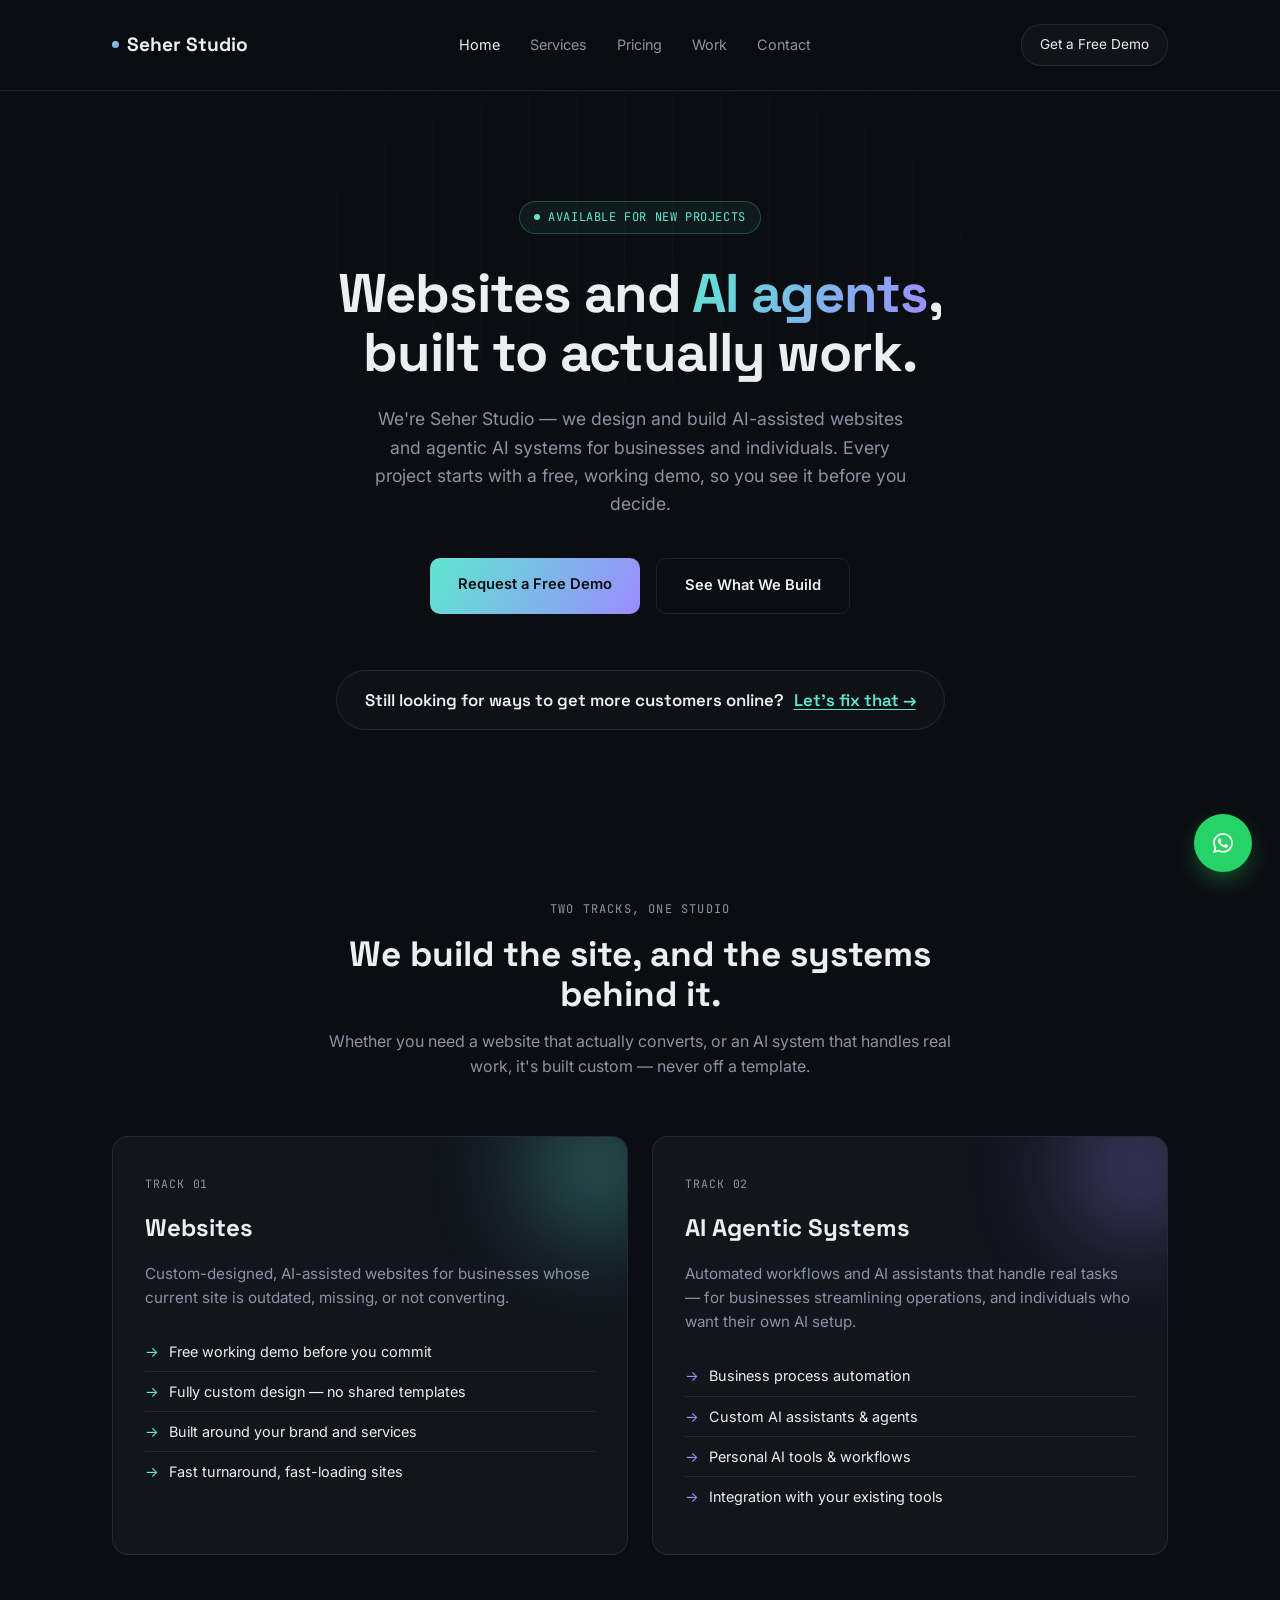
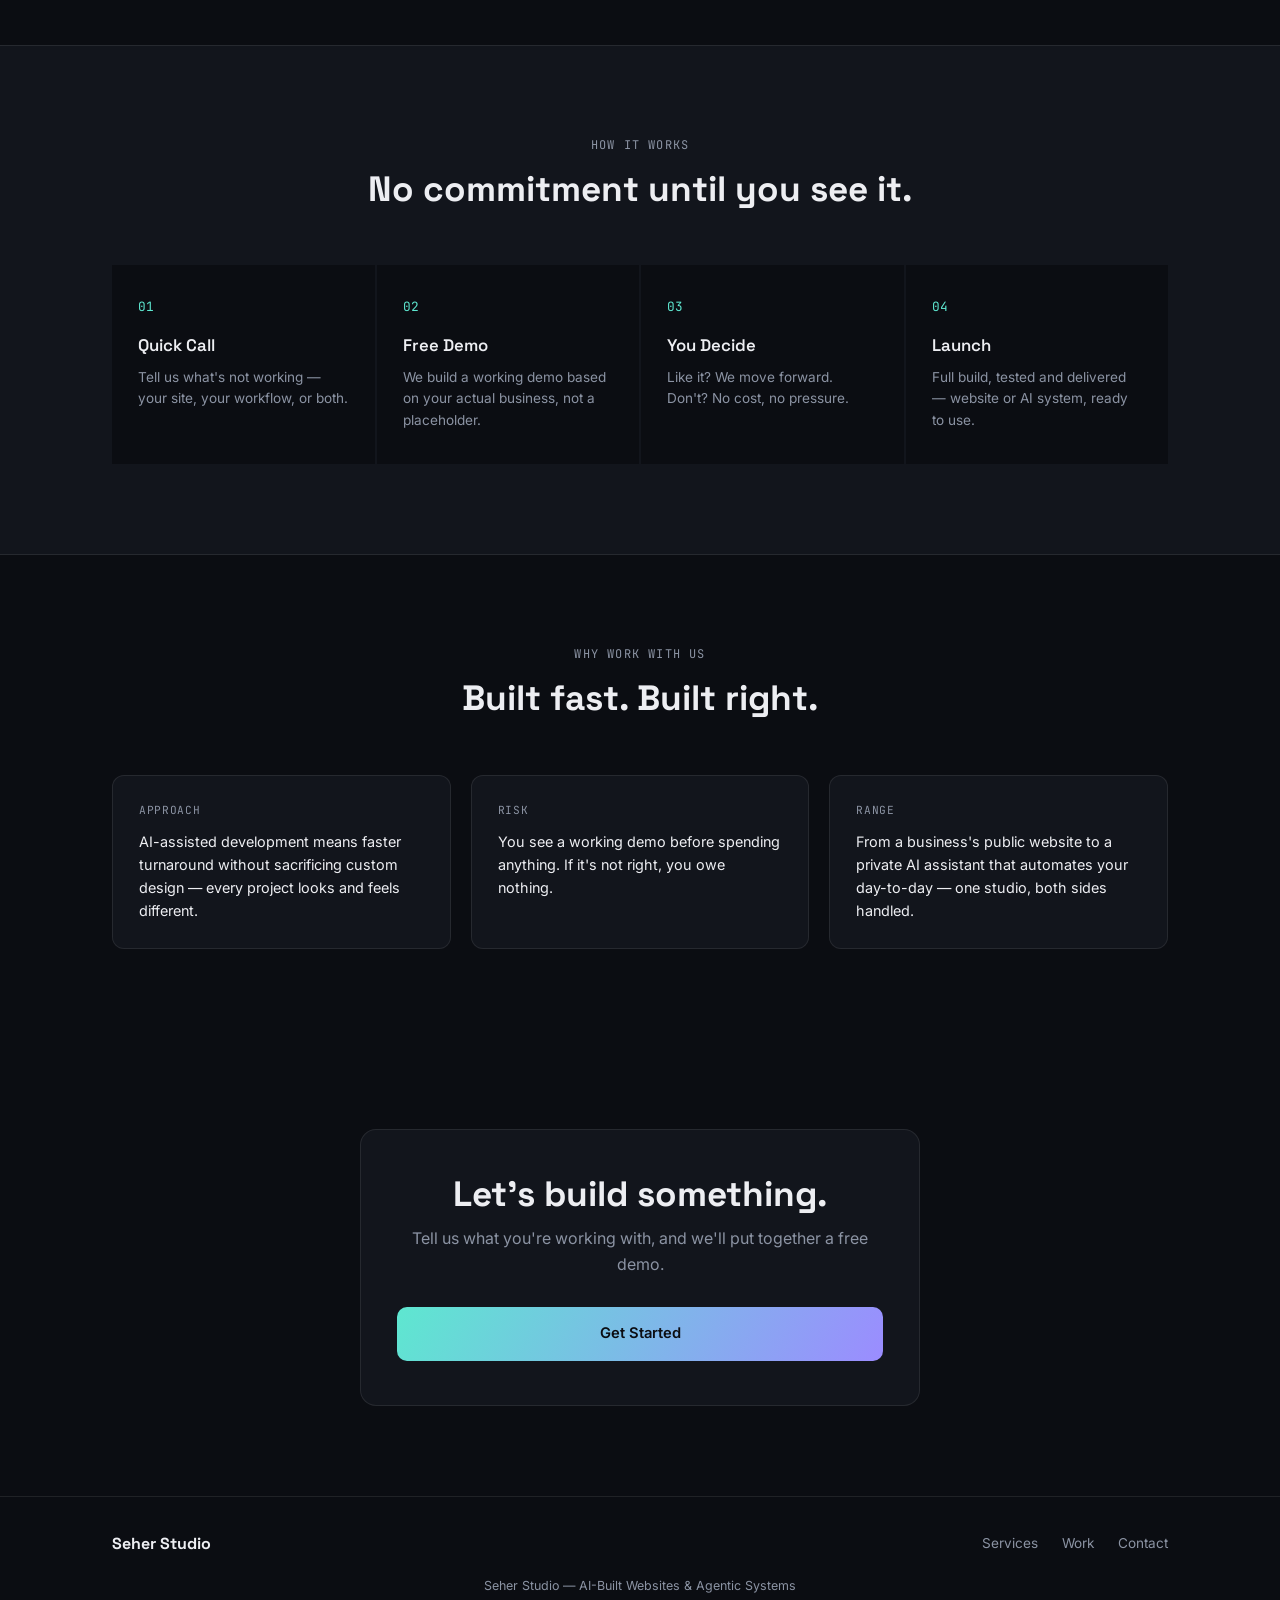
==== index.html @ 1f4923e9 "Fix mobile nav to lay out horizontally, add hero hook line Mobile dropdown menu now shows nav links " ====
<!DOCTYPE html>
<html lang="en">
<head>
<meta charset="UTF-8">
<meta name="viewport" content="width=device-width, initial-scale=1.0">
<title>Seher Studio | AI-Built Websites &amp; Agentic Systems</title>
<meta name="description" content="Seher Studio designs and builds AI-assisted websites and agentic AI systems for businesses and individuals. Every project starts with a free working demo.">
<meta name="theme-color" content="#0B0D12">
<link rel="canonical" href="https://seherstudio.vercel.app/">
<meta property="og:type" content="website">
<meta property="og:site_name" content="Seher Studio">
<meta property="og:title" content="Seher Studio | AI-Built Websites &amp; Agentic Systems">
<meta property="og:description" content="Custom AI-assisted websites and agentic AI systems, built to actually work. Free working demo before you commit.">
<meta property="og:url" content="https://seherstudio.vercel.app/">
<meta name="twitter:card" content="summary">
<meta name="twitter:title" content="Seher Studio | AI-Built Websites &amp; Agentic Systems">
<meta name="twitter:description" content="Custom AI-assisted websites and agentic AI systems, built to actually work. Free working demo before you commit.">
<link rel="icon" type="image/svg+xml" href="favicon.svg">
<link rel="preconnect" href="https://fonts.googleapis.com">
<link href="https://fonts.googleapis.com/css2?family=Space+Grotesk:wght@400;500;600;700&family=Inter:wght@400;500;600&family=JetBrains+Mono:wght@400;500&display=swap" rel="stylesheet">
<link rel="stylesheet" href="shared.css">
</head>
<body>

<a class="skip-link" href="#content">Skip to content</a>

<header>
  <div class="wrap">
    <a href="index.html" class="brand"><span class="dot"></span>Seher Studio</a>
    <nav id="primary-nav">
      <a href="index.html" class="active" aria-current="page">Home</a>
      <a href="services.html">Services</a>
      <a href="services.html#pricing">Pricing</a>
      <a href="work.html">Work</a>
      <a href="contact.html">Contact</a>
    </nav>
    <a class="header-cta" href="contact.html">Get a Free Demo</a>
    <button class="nav-toggle" aria-label="Toggle menu" aria-expanded="false" aria-controls="primary-nav">
      <span></span><span></span><span></span>
    </button>
  </div>
</header>

<main id="content">

<section class="hero">
  <div class="grid-bg" aria-hidden="true"></div>
  <div class="wrap">
    <div class="kicker">AVAILABLE FOR NEW PROJECTS</div>
    <h1>Websites and <span class="grad">AI agents</span>,<br>built to actually work.</h1>
    <p class="lede">We're Seher Studio — we design and build AI-assisted websites and agentic AI systems for businesses and individuals. Every project starts with a free, working demo, so you see it before you decide.</p>
    <div class="btnrow">
      <a class="btn btn-primary" href="contact.html">Request a Free Demo</a>
      <a class="btn btn-outline" href="services.html">See What We Build</a>
    </div>
    <p class="hero-hook">Still looking for ways to get more customers online? <a href="contact.html">Let's fix that →</a></p>
  </div>
</section>

<section id="work">
  <div class="wrap">
    <div class="section-head">
      <div class="eyebrow">Two Tracks, One Studio</div>
      <h2>We build the site, and the systems behind it.</h2>
      <p>Whether you need a website that actually converts, or an AI system that handles real work, it's built custom — never off a template.</p>
    </div>
    <div class="tracks">
      <div class="track-card web reveal">
        <div class="glow"></div>
        <div class="track-tag">Track 01</div>
        <h3>Websites</h3>
        <p>Custom-designed, AI-assisted websites for businesses whose current site is outdated, missing, or not converting.</p>
        <ul class="track-list">
          <li>Free working demo before you commit</li>
          <li>Fully custom design — no shared templates</li>
          <li>Built around your brand and services</li>
          <li>Fast turnaround, fast-loading sites</li>
        </ul>
      </div>
      <div class="track-card ai reveal">
        <div class="glow"></div>
        <div class="track-tag">Track 02</div>
        <h3>AI Agentic Systems</h3>
        <p>Automated workflows and AI assistants that handle real tasks — for businesses streamlining operations, and individuals who want their own AI setup.</p>
        <ul class="track-list">
          <li>Business process automation</li>
          <li>Custom AI assistants &amp; agents</li>
          <li>Personal AI tools &amp; workflows</li>
          <li>Integration with your existing tools</li>
        </ul>
      </div>
    </div>
  </div>
</section>

<section class="how" id="process">
  <div class="wrap">
    <div class="section-head">
      <div class="eyebrow">How It Works</div>
      <h2>No commitment until you see it.</h2>
    </div>
    <div class="steps">
      <div class="step reveal"><div class="n">01</div><h4>Quick Call</h4><p>Tell us what's not working — your site, your workflow, or both.</p></div>
      <div class="step reveal"><div class="n">02</div><h4>Free Demo</h4><p>We build a working demo based on your actual business, not a placeholder.</p></div>
      <div class="step reveal"><div class="n">03</div><h4>You Decide</h4><p>Like it? We move forward. Don't? No cost, no pressure.</p></div>
      <div class="step reveal"><div class="n">04</div><h4>Launch</h4><p>Full build, tested and delivered — website or AI system, ready to use.</p></div>
    </div>
  </div>
</section>

<section>
  <div class="wrap">
    <div class="section-head">
      <div class="eyebrow">Why Work With Us</div>
      <h2>Built fast. Built right.</h2>
    </div>
    <div class="proof-grid">
      <div class="proof-card reveal"><div class="label">Approach</div><p>AI-assisted development means faster turnaround without sacrificing custom design — every project looks and feels different.</p></div>
      <div class="proof-card reveal"><div class="label">Risk</div><p>You see a working demo before spending anything. If it's not right, you owe nothing.</p></div>
      <div class="proof-card reveal"><div class="label">Range</div><p>From a business's public website to a private AI assistant that automates your day-to-day — one studio, both sides handled.</p></div>
    </div>
  </div>
</section>

<section class="contact">
  <div class="wrap">
    <div class="contact-card">
      <h2>Let's build something.</h2>
      <p>Tell us what you're working with, and we'll put together a free demo.</p>
      <a class="btn btn-primary" href="contact.html" style="width:100%;text-align:center;">Get Started</a>
    </div>
  </div>
</section>

</main>

<footer>
  <div class="wrap">
    <div class="foot-brand">Seher Studio</div>
    <div class="foot-links">
      <a href="services.html">Services</a>
      <a href="work.html">Work</a>
      <a href="contact.html">Contact</a>
    </div>
  </div>
  <div class="foot-copy">Seher Studio — AI-Built Websites &amp; Agentic Systems</div>
</footer>

<a class="whatsapp-fab" href="https://wa.me/971528616162" target="_blank" rel="noopener" aria-label="WhatsApp Us">
  <span class="wa-tooltip">WhatsApp Us</span>
  <svg viewBox="0 0 24 24" fill="white" aria-hidden="true"><path d="M17.6 6.32A7.85 7.85 0 0 0 12.02 4c-4.35 0-7.89 3.53-7.89 7.88 0 1.39.36 2.75 1.05 3.95L4 20l4.28-1.12a7.9 7.9 0 0 0 3.74.95h0c4.35 0 7.89-3.53 7.89-7.88 0-2.1-.82-4.08-2.31-5.63zm-5.58 12.13h0a6.55 6.55 0 0 1-3.34-.92l-.24-.14-2.48.65.66-2.42-.16-.25a6.56 6.56 0 0 1-1-3.49c0-3.62 2.95-6.57 6.58-6.57a6.53 6.53 0 0 1 4.65 1.93 6.5 6.5 0 0 1 1.92 4.64c0 3.62-2.95 6.57-6.59 6.57zm3.6-4.92c-.2-.1-1.17-.58-1.35-.64-.18-.07-.31-.1-.45.1-.13.2-.51.64-.62.77-.11.13-.23.14-.43.05a5.4 5.4 0 0 1-1.59-.98 5.96 5.96 0 0 1-1.1-1.37c-.11-.2 0-.3.09-.4.09-.09.2-.23.3-.35.1-.11.13-.2.2-.33.07-.13.03-.25-.02-.35-.05-.1-.45-1.08-.62-1.48-.16-.39-.33-.33-.45-.34h-.38c-.13 0-.35.05-.53.25s-.7.68-.7 1.67.72 1.94.82 2.07c.1.13 1.42 2.17 3.44 3.04.48.21.86.33 1.15.42.48.15.92.13 1.27.08.39-.06 1.17-.48 1.34-.94.16-.46.16-.86.11-.94-.05-.08-.18-.13-.38-.23z"/></svg>
</a>

<script src="shared.js" defer></script>
</body>
</html>
---- shared.css ----
:root{
  --bg:#0B0D12;
  --bg2:#12151C;
  --ink:#EDEEF2;
  --dim:#8B93A3;
  --cyan:#5EE7D0;
  --violet:#9B8CFF;
  --line: rgba(237,238,242,0.09);
}
*{margin:0;padding:0;box-sizing:border-box;}
body{background:var(--bg);color:var(--ink);font-family:'Inter',sans-serif;line-height:1.6;}
a{color:inherit;text-decoration:none;}
.wrap{max-width:1120px;margin:0 auto;padding:0 32px;}

:focus-visible{outline:2px solid var(--cyan);outline-offset:3px;border-radius:4px;}

.skip-link{
  position:absolute;top:-100px;left:16px;z-index:200;
  background:var(--bg2);color:var(--ink);border:1px solid var(--cyan);
  padding:10px 18px;border-radius:8px;font-size:0.85rem;transition:top .2s ease;
}
.skip-link:focus{top:16px;}

header{padding:24px 0;position:sticky;top:0;z-index:50;background:rgba(11,13,18,0.85);backdrop-filter:blur(10px);border-bottom:1px solid var(--line);}
header .wrap{display:flex;justify-content:space-between;align-items:center;position:relative;}
.brand{font-family:'Space Grotesk',sans-serif;font-weight:700;font-size:1.2rem;display:flex;align-items:center;gap:8px;}
.brand .dot{width:7px;height:7px;border-radius:50%;background:linear-gradient(135deg,var(--cyan),var(--violet));}
nav{display:flex;gap:30px;font-size:0.9rem;color:var(--dim);}
nav a{transition:color .2s ease;}
nav a:hover{color:var(--ink);}
nav a.active{color:var(--ink);}
.header-cta{border:1px solid var(--line);padding:9px 18px;border-radius:20px;font-size:0.85rem;background:rgba(255,255,255,0.03);transition:border-color .2s ease,transform .2s ease;}
.header-cta:hover{border-color:var(--cyan);transform:translateY(-1px);}

.nav-toggle{display:none;flex-direction:column;justify-content:center;gap:5px;width:36px;height:36px;background:none;border:none;cursor:pointer;padding:8px;}
.nav-toggle span{display:block;width:20px;height:2px;background:var(--ink);transition:transform .25s ease,opacity .25s ease;}
.nav-toggle.open span:nth-child(1){transform:translateY(7px) rotate(45deg);}
.nav-toggle.open span:nth-child(2){opacity:0;}
.nav-toggle.open span:nth-child(3){transform:translateY(-7px) rotate(-45deg);}

.hero{padding:110px 0 80px;position:relative;overflow:hidden;}
.grid-bg{
  position:absolute;inset:0;
  background-image: linear-gradient(rgba(255,255,255,0.025) 1px, transparent 1px), linear-gradient(90deg, rgba(255,255,255,0.025) 1px, transparent 1px);
  background-size:48px 48px;
  mask-image: radial-gradient(ellipse 60% 50% at 50% 20%, black, transparent);
}
.hero .wrap{position:relative;text-align:center;max-width:820px;}
.hero.narrow .wrap{max-width:700px;}
.kicker{
  display:inline-flex;align-items:center;gap:8px;
  font-family:'JetBrains Mono',monospace;font-size:0.75rem;letter-spacing:0.05em;
  color:var(--cyan);border:1px solid rgba(94,231,208,0.25);background:rgba(94,231,208,0.06);
  padding:6px 14px;border-radius:20px;margin-bottom:30px;
}
.kicker::before{content:'';width:6px;height:6px;border-radius:50%;background:var(--cyan);animation:pulse 2s infinite;}
@keyframes pulse{0%,100%{opacity:1;}50%{opacity:0.3;}}
h1{font-family:'Space Grotesk',sans-serif;font-size:3.4rem;font-weight:700;line-height:1.08;letter-spacing:-0.02em;margin-bottom:24px;}
h1 .grad{background:linear-gradient(120deg,var(--cyan),var(--violet));-webkit-background-clip:text;background-clip:text;color:transparent;}
.hero p.lede{font-size:1.1rem;color:var(--dim);max-width:560px;margin:0 auto 40px;}
.btnrow{display:flex;gap:16px;justify-content:center;flex-wrap:wrap;}
.hero-hook{
  display:inline-flex;align-items:center;gap:10px;flex-wrap:wrap;justify-content:center;
  margin-top:56px;padding:16px 28px;max-width:640px;
  border:1px solid var(--line);border-radius:999px;background:rgba(255,255,255,0.02);
  font-family:'Space Grotesk',sans-serif;font-weight:600;font-size:1.05rem;color:var(--ink);
}
.hero-hook a{color:var(--cyan);text-decoration:underline;text-underline-offset:3px;white-space:nowrap;}
.hero-hook a:hover{color:var(--violet);}
@media(max-width:600px){.hero-hook{font-size:0.92rem;padding:14px 20px;margin-top:40px;}}
.btn{padding:15px 28px;font-weight:600;font-size:0.92rem;border-radius:10px;display:inline-block;border:none;cursor:pointer;font-family:'Inter',sans-serif;transition:transform .2s ease,box-shadow .2s ease,border-color .2s ease;}
.btn-primary{background:linear-gradient(120deg,var(--cyan),var(--violet));color:#0B0D12;}
.btn-primary:hover{transform:translateY(-2px);box-shadow:0 12px 24px -12px rgba(94,231,208,0.45);}
.btn-outline{border:1px solid var(--line);color:var(--ink);background:transparent;}
.btn-outline:hover{border-color:var(--dim);transform:translateY(-2px);}
.btn:disabled{opacity:0.6;cursor:not-allowed;transform:none;}

section{padding:90px 0;}
.section-head{max-width:640px;margin:0 auto 56px;text-align:center;}
.eyebrow{font-family:'JetBrains Mono',monospace;font-size:0.75rem;letter-spacing:0.1em;text-transform:uppercase;color:var(--dim);margin-bottom:14px;}
h2{font-family:'Space Grotesk',sans-serif;font-size:2.2rem;font-weight:700;line-height:1.15;}
.section-head p{color:var(--dim);margin-top:14px;}

.tracks{display:grid;grid-template-columns:1fr 1fr;gap:24px;}
.track-card{
  background:var(--bg2);border:1px solid var(--line);border-radius:16px;padding:38px 32px;
  position:relative;overflow:hidden;transition:.3s;
}
.track-card:hover{border-color:rgba(255,255,255,0.18);transform:translateY(-3px);}
.track-card .glow{
  position:absolute;top:-40px;right:-40px;width:140px;height:140px;border-radius:50%;
  filter:blur(50px);opacity:0.35;
}
.track-card.web .glow{background:var(--cyan);}
.track-card.ai .glow{background:var(--violet);}
.track-tag{font-family:'JetBrains Mono',monospace;font-size:0.72rem;letter-spacing:0.08em;text-transform:uppercase;color:var(--dim);margin-bottom:16px;}
.track-card h3{font-family:'Space Grotesk',sans-serif;font-size:1.5rem;font-weight:700;margin-bottom:14px;}
.track-card p{color:var(--dim);font-size:0.95rem;margin-bottom:22px;}
.track-list{list-style:none;}
.track-list li{display:flex;gap:10px;padding:8px 0;font-size:0.9rem;border-top:1px solid var(--line);}
.track-list li:first-child{border-top:none;}
.track-list li::before{content:'→';color:var(--cyan);}
.track-card.ai .track-list li::before{color:var(--violet);}

.how{background:var(--bg2);border-top:1px solid var(--line);border-bottom:1px solid var(--line);}
.steps{display:grid;grid-template-columns:repeat(4,1fr);gap:2px;}
.step{background:var(--bg);padding:32px 26px;position:relative;}
.step .n{font-family:'JetBrains Mono',monospace;font-size:0.8rem;color:var(--cyan);margin-bottom:14px;}
.step h4{font-family:'Space Grotesk',sans-serif;font-size:1.05rem;font-weight:600;margin-bottom:8px;}
.step p{font-size:0.85rem;color:var(--dim);}

.proof-grid{display:grid;grid-template-columns:repeat(3,1fr);gap:20px;}
.proof-card{background:var(--bg2);border:1px solid var(--line);border-radius:12px;padding:26px;}
.proof-card .label{font-family:'JetBrains Mono',monospace;font-size:0.7rem;color:var(--dim);text-transform:uppercase;letter-spacing:0.06em;margin-bottom:10px;}
.proof-card p{font-size:0.9rem;color:var(--ink);}

.contact{text-align:center;}
.contact-card{
  max-width:560px;margin:0 auto;background:var(--bg2);border:1px solid var(--line);
  border-radius:16px;padding:44px 36px;
}
.contact-card h2{margin-bottom:12px;}
.contact-card p{color:var(--dim);margin-bottom:30px;}
.contact-detail{display:flex;flex-direction:column;gap:12px;font-family:'JetBrains Mono',monospace;font-size:0.92rem;margin-bottom:30px;}
.contact-detail div{display:flex;justify-content:center;gap:10px;}
.contact-detail span:first-child{color:var(--dim);}

.inquiry-form{text-align:left;}
.form-row{margin-bottom:18px;}
.form-row label{display:block;font-family:'JetBrains Mono',monospace;font-size:0.72rem;letter-spacing:0.05em;text-transform:uppercase;color:var(--dim);margin-bottom:8px;}
.form-row input, .form-row select, .form-row textarea{
  width:100%;background:var(--bg);border:1px solid var(--line);border-radius:8px;
  padding:12px 14px;color:var(--ink);font-family:'Inter',sans-serif;font-size:0.92rem;
  outline:none;transition:.2s;
}
.form-row input:focus, .form-row select:focus, .form-row textarea:focus{border-color:var(--cyan);}
.form-row textarea{resize:vertical;}
.form-row select{appearance:none;background-image:url("data:image/svg+xml,%3Csvg xmlns='http://www.w3.org/2000/svg' width='12' height='8'%3E%3Cpath d='M1 1l5 5 5-5' stroke='%238B93A3' stroke-width='1.5' fill='none'/%3E%3C/svg%3E");background-repeat:no-repeat;background-position:right 14px center;}
.form-note{text-align:center;font-size:0.78rem;color:var(--dim);margin-top:14px;}
.form-status{min-height:1.2em;margin-top:14px;font-size:0.85rem;text-align:center;}
.form-status.success{color:var(--cyan);}
.form-status.error{color:#FF8A8A;}

.portfolio-grid{display:grid;grid-template-columns:repeat(3,1fr);gap:20px;}
.port-card{
  background:var(--bg2);border:1px solid var(--line);border-radius:14px;padding:26px;
  transition:.25s;display:block;
}
.port-card:hover{border-color:rgba(255,255,255,0.2);transform:translateY(-3px);}
.port-swatch{width:100%;height:70px;border-radius:8px;margin-bottom:18px;}
.port-card h4{font-family:'Space Grotesk',sans-serif;font-size:1.05rem;font-weight:600;margin-bottom:8px;}
.port-card p{font-size:0.85rem;color:var(--dim);}
.port-tag{display:inline-block;margin-top:14px;font-family:'JetBrains Mono',monospace;font-size:0.7rem;color:var(--cyan);letter-spacing:0.05em;text-transform:uppercase;}

/* pricing */
.pricing-grid{display:grid;grid-template-columns:repeat(3,1fr);gap:24px;}
.price-card{background:var(--bg2);border:1px solid var(--line);border-radius:16px;padding:34px 28px;display:flex;flex-direction:column;transition:.3s;}
.price-card:hover{border-color:rgba(255,255,255,0.18);transform:translateY(-3px);}
.price-card.featured{border-color:var(--cyan);}
.price-card .ptag{font-family:'JetBrains Mono',monospace;font-size:0.72rem;letter-spacing:0.08em;text-transform:uppercase;color:var(--dim);margin-bottom:14px;}
.price-card h3{font-family:'Space Grotesk',sans-serif;font-size:1.25rem;font-weight:700;margin-bottom:6px;}
.price-card .pdesc{font-size:0.85rem;color:var(--dim);margin-bottom:20px;}
.price-card .amount{font-family:'Space Grotesk',sans-serif;font-size:2rem;font-weight:700;margin-bottom:22px;}
.price-card .amount .from{font-family:'Inter',sans-serif;font-size:0.8rem;color:var(--dim);font-weight:500;display:block;margin-bottom:2px;}
.price-card ul{list-style:none;margin-bottom:26px;flex-grow:1;}
.price-card li{display:flex;gap:10px;padding:9px 0;font-size:0.88rem;border-top:1px solid var(--line);}
.price-card li:first-child{border-top:none;}
.price-card li::before{content:'✓';color:var(--cyan);}
.price-card.featured li::before{color:var(--violet);}
.pricing-note{text-align:center;color:var(--dim);font-size:0.85rem;margin-top:34px;max-width:560px;margin-left:auto;margin-right:auto;}
@media(max-width:860px){.pricing-grid{grid-template-columns:1fr;}}

/* services page specific */
.service-detail{display:grid;grid-template-columns:1fr 1fr;gap:60px;align-items:start;padding:70px 0;border-bottom:1px solid var(--line);}
.service-detail:last-child{border-bottom:none;}
.service-detail .tag{font-family:'JetBrains Mono',monospace;font-size:0.72rem;color:var(--cyan);text-transform:uppercase;letter-spacing:0.08em;margin-bottom:16px;display:block;}
.service-detail h3{font-family:'Space Grotesk',sans-serif;font-size:1.8rem;font-weight:700;margin-bottom:16px;}
.service-detail p{color:var(--dim);margin-bottom:20px;}
.service-detail .flist{list-style:none;}
.service-detail .flist li{padding:10px 0;border-top:1px solid var(--line);font-size:0.92rem;display:flex;gap:10px;}
.service-detail .flist li:first-child{border-top:none;}
.service-detail .flist li::before{content:'✓';color:var(--cyan);}
.service-visual{background:var(--bg2);border:1px solid var(--line);border-radius:16px;padding:32px;min-height:280px;display:flex;align-items:center;justify-content:center;}

/* about/team blurb on contact */
.faq{max-width:760px;margin:0 auto;}
.faq-item{padding:24px 0;border-top:1px solid var(--line);}
.faq-item:first-child{border-top:none;}
.faq-item h4{font-family:'Space Grotesk',sans-serif;font-size:1.05rem;margin-bottom:8px;}
.faq-item p{color:var(--dim);font-size:0.92rem;}

footer{padding:34px 0;border-top:1px solid var(--line);}footer .wrap{display:flex;justify-content:space-between;align-items:center;flex-wrap:wrap;gap:16px;}
footer .foot-brand{font-family:'Space Grotesk',sans-serif;font-weight:700;font-size:1rem;}
footer .foot-links{display:flex;gap:24px;font-size:0.85rem;color:var(--dim);}
footer .foot-links a:hover{color:var(--ink);}
footer .foot-copy{font-size:0.78rem;color:var(--dim);text-align:center;padding-top:20px;}

@media(max-width:860px){
  .tracks{grid-template-columns:1fr;}
  .steps{grid-template-columns:1fr 1fr;}
  .proof-grid{grid-template-columns:1fr;}
  .portfolio-grid{grid-template-columns:1fr 1fr;}
  .service-detail{grid-template-columns:1fr;gap:30px;}
  h1{font-size:2.4rem;}

  .nav-toggle{display:flex;}
  nav{
    position:absolute;top:100%;left:0;right:0;
    flex-direction:row;flex-wrap:wrap;
    justify-content:center;align-items:center;
    row-gap:4px;column-gap:22px;
    background:var(--bg2);border-bottom:1px solid var(--line);
    max-height:0;overflow:hidden;transition:max-height .3s ease;
  }
  nav.open{max-height:200px;padding:18px 24px;}
  nav a{padding:6px 0;}
}

/* scroll-reveal */
.reveal{opacity:0;transform:translateY(24px);transition:opacity .6s ease,transform .6s ease;}
.reveal.in-view{opacity:1;transform:none;}
.reveal:nth-child(2){transition-delay:.08s;}
.reveal:nth-child(3){transition-delay:.16s;}
.reveal:nth-child(4){transition-delay:.24s;}
@media(prefers-reduced-motion:reduce){
  .reveal{opacity:1;transform:none;transition:none;}
  *{scroll-behavior:auto !important;}
}

/* WhatsApp floating button */
.whatsapp-fab{
  position:fixed;bottom:28px;right:28px;z-index:100;
  width:58px;height:58px;border-radius:50%;
  background:#25D366;
  display:flex;align-items:center;justify-content:center;
  box-shadow:0 10px 28px -8px rgba(37,211,102,0.6);
  transition:transform .2s ease;
}
.whatsapp-fab:hover{transform:scale(1.08);}
.whatsapp-fab svg{width:30px;height:30px;}
.whatsapp-fab .wa-tooltip{
  position:absolute;right:70px;top:50%;transform:translateY(-50%);
  background:var(--bg2);color:var(--ink);border:1px solid var(--line);
  padding:8px 14px;border-radius:8px;font-family:'Inter',sans-serif;font-size:0.85rem;
  white-space:nowrap;opacity:0;pointer-events:none;transition:opacity .2s ease;
}
.whatsapp-fab:hover .wa-tooltip{opacity:1;}
@media(max-width:600px){
  .whatsapp-fab{bottom:20px;right:20px;width:52px;height:52px;}
  .whatsapp-fab svg{width:26px;height:26px;}
  .whatsapp-fab .wa-tooltip{display:none;}
}
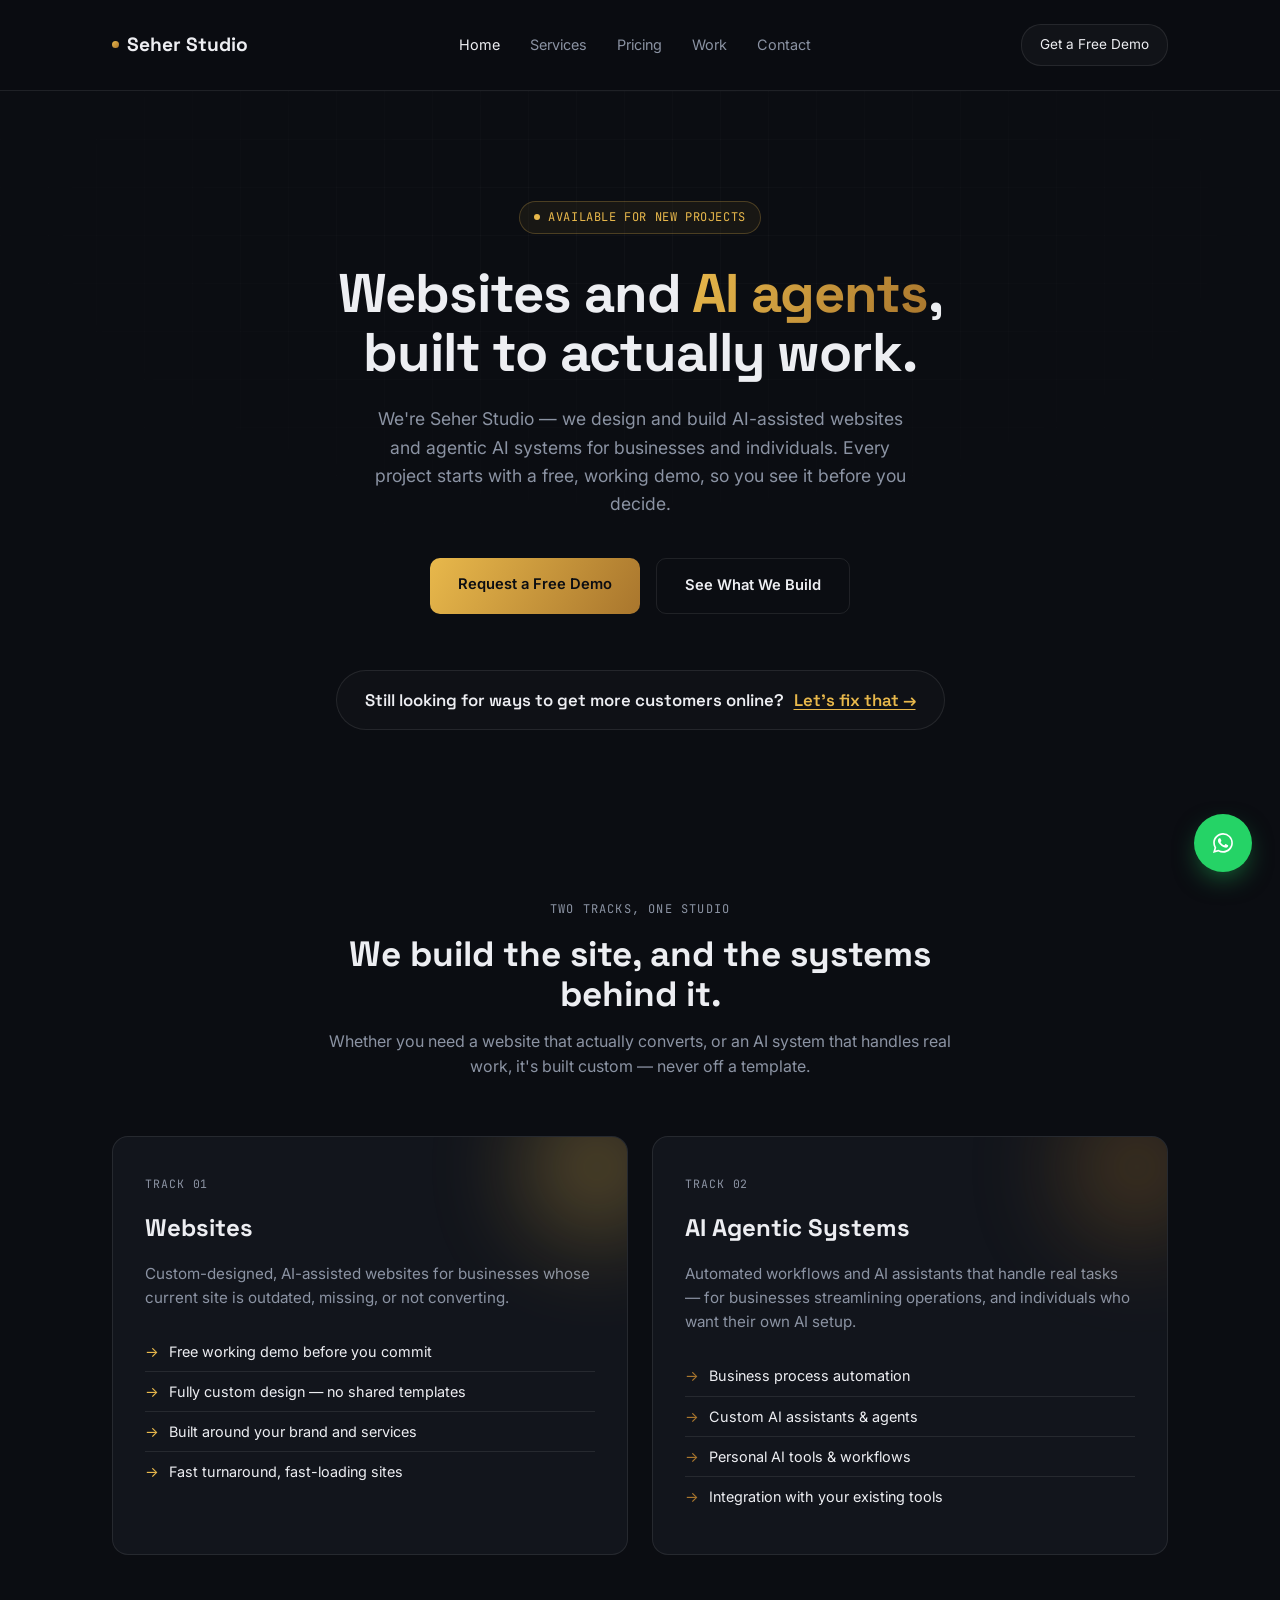
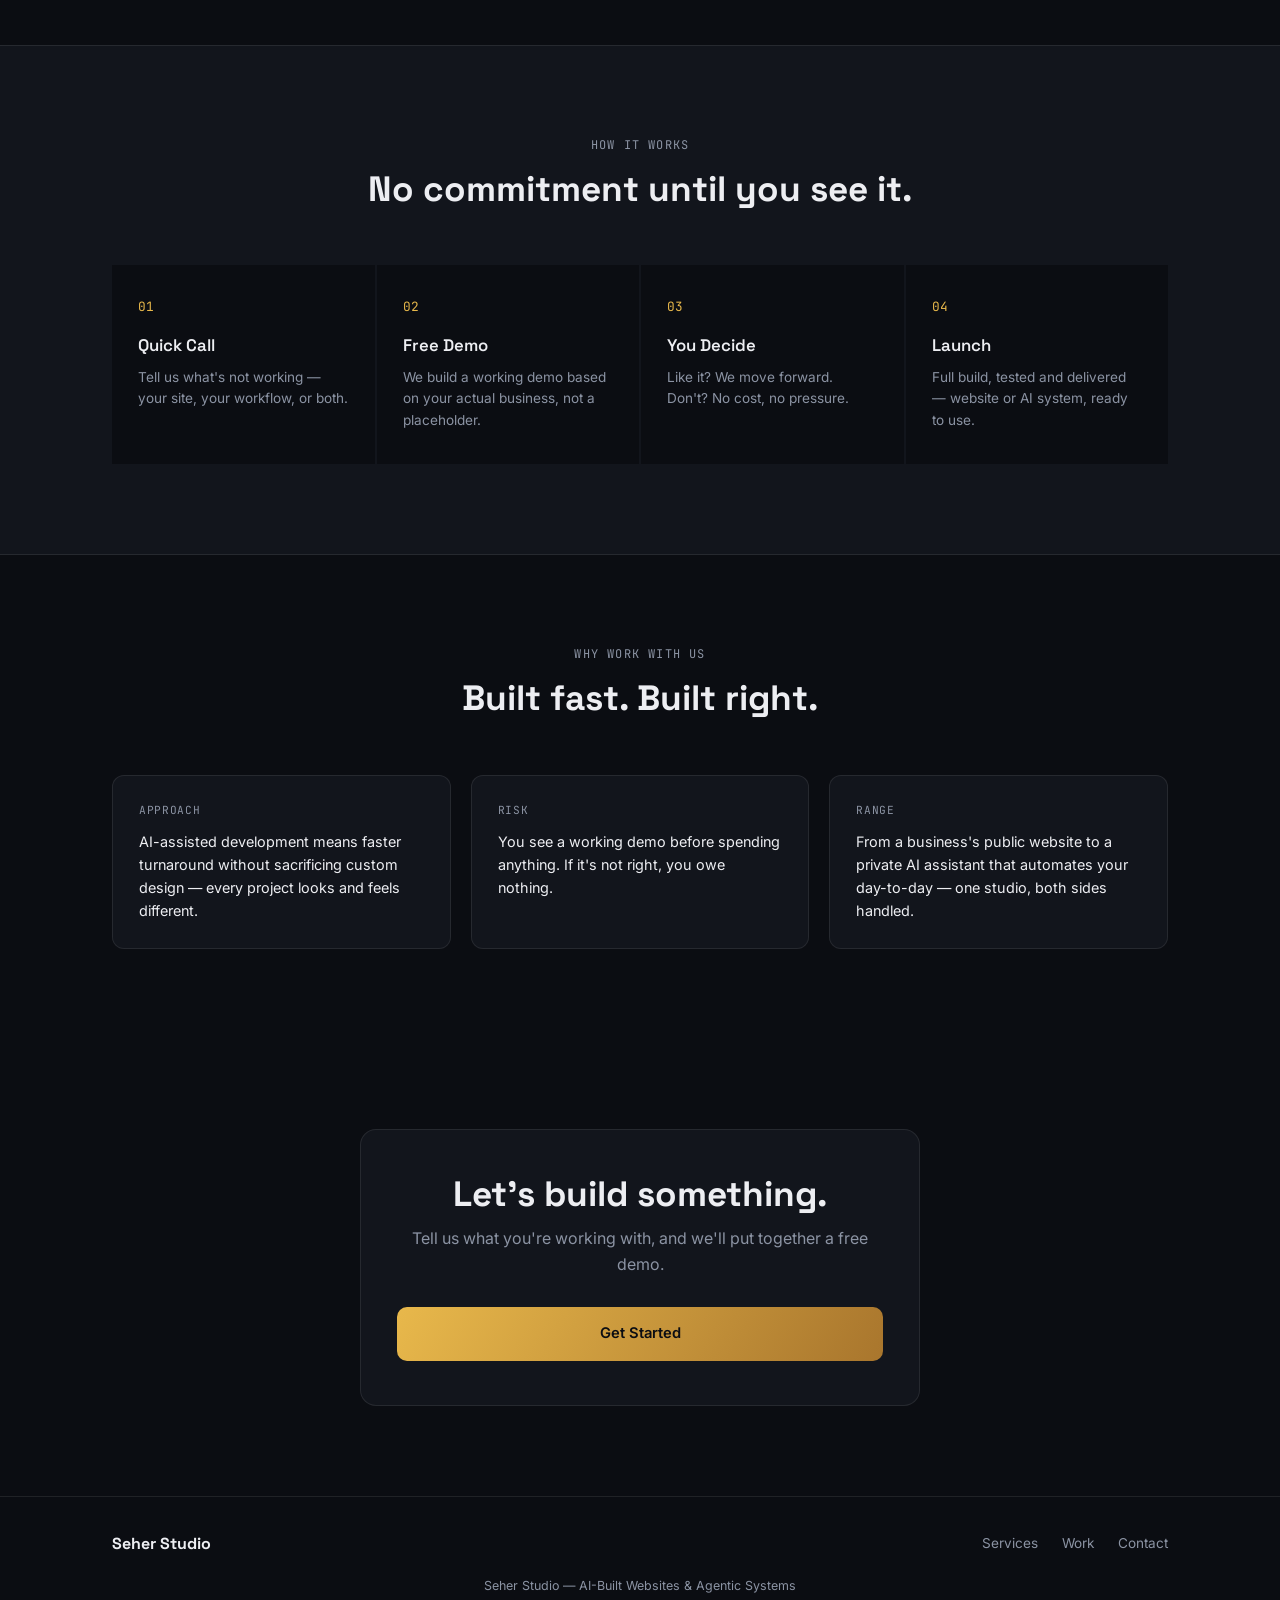
==== commit 688f8392: "Add PNG favicon from actual logo, fix browser tab icon fallback Cropped the real logo's node-mark ic" ====
--- a/index.html
+++ b/index.html
@@ -15,7 +15,9 @@
 <meta name="twitter:card" content="summary">
 <meta name="twitter:title" content="Seher Studio | AI-Built Websites &amp; Agentic Systems">
 <meta name="twitter:description" content="Custom AI-assisted websites and agentic AI systems, built to actually work. Free working demo before you commit.">
-<link rel="icon" type="image/svg+xml" href="favicon.svg">
+<link rel="icon" href="favicon.png" sizes="32x32">
+<link rel="icon" href="favicon.svg" type="image/svg+xml">
+<link rel="apple-touch-icon" href="apple-touch-icon.png">
 <link rel="preconnect" href="https://fonts.googleapis.com">
 <link href="https://fonts.googleapis.com/css2?family=Space+Grotesk:wght@400;500;600;700&family=Inter:wght@400;500;600&family=JetBrains+Mono:wght@400;500&display=swap" rel="stylesheet">
 <link rel="stylesheet" href="shared.css">
--- a/shared.css
+++ b/shared.css
@@ -3,8 +3,8 @@
   --bg2:#12151C;
   --ink:#EDEEF2;
   --dim:#8B93A3;
-  --cyan:#5EE7D0;
-  --violet:#9B8CFF;
+  --gold:#E8B84B;
+  --bronze:#A9762D;
   --line: rgba(237,238,242,0.09);
 }
 *{margin:0;padding:0;box-sizing:border-box;}
@@ -12,11 +12,11 @@
 a{color:inherit;text-decoration:none;}
 .wrap{max-width:1120px;margin:0 auto;padding:0 32px;}
 
-:focus-visible{outline:2px solid var(--cyan);outline-offset:3px;border-radius:4px;}
+:focus-visible{outline:2px solid var(--gold);outline-offset:3px;border-radius:4px;}
 
 .skip-link{
   position:absolute;top:-100px;left:16px;z-index:200;
-  background:var(--bg2);color:var(--ink);border:1px solid var(--cyan);
+  background:var(--bg2);color:var(--ink);border:1px solid var(--gold);
   padding:10px 18px;border-radius:8px;font-size:0.85rem;transition:top .2s ease;
 }
 .skip-link:focus{top:16px;}
@@ -24,13 +24,13 @@
 header{padding:24px 0;position:sticky;top:0;z-index:50;background:rgba(11,13,18,0.85);backdrop-filter:blur(10px);border-bottom:1px solid var(--line);}
 header .wrap{display:flex;justify-content:space-between;align-items:center;position:relative;}
 .brand{font-family:'Space Grotesk',sans-serif;font-weight:700;font-size:1.2rem;display:flex;align-items:center;gap:8px;}
-.brand .dot{width:7px;height:7px;border-radius:50%;background:linear-gradient(135deg,var(--cyan),var(--violet));}
+.brand .dot{width:7px;height:7px;border-radius:50%;background:linear-gradient(135deg,var(--gold),var(--bronze));}
 nav{display:flex;gap:30px;font-size:0.9rem;color:var(--dim);}
 nav a{transition:color .2s ease;}
 nav a:hover{color:var(--ink);}
 nav a.active{color:var(--ink);}
 .header-cta{border:1px solid var(--line);padding:9px 18px;border-radius:20px;font-size:0.85rem;background:rgba(255,255,255,0.03);transition:border-color .2s ease,transform .2s ease;}
-.header-cta:hover{border-color:var(--cyan);transform:translateY(-1px);}
+.header-cta:hover{border-color:var(--gold);transform:translateY(-1px);}
 
 .nav-toggle{display:none;flex-direction:column;justify-content:center;gap:5px;width:36px;height:36px;background:none;border:none;cursor:pointer;padding:8px;}
 .nav-toggle span{display:block;width:20px;height:2px;background:var(--ink);transition:transform .25s ease,opacity .25s ease;}
@@ -50,13 +50,13 @@
 .kicker{
   display:inline-flex;align-items:center;gap:8px;
   font-family:'JetBrains Mono',monospace;font-size:0.75rem;letter-spacing:0.05em;
-  color:var(--cyan);border:1px solid rgba(94,231,208,0.25);background:rgba(94,231,208,0.06);
+  color:var(--gold);border:1px solid rgba(232,184,75,0.25);background:rgba(232,184,75,0.06);
   padding:6px 14px;border-radius:20px;margin-bottom:30px;
 }
-.kicker::before{content:'';width:6px;height:6px;border-radius:50%;background:var(--cyan);animation:pulse 2s infinite;}
+.kicker::before{content:'';width:6px;height:6px;border-radius:50%;background:var(--gold);animation:pulse 2s infinite;}
 @keyframes pulse{0%,100%{opacity:1;}50%{opacity:0.3;}}
 h1{font-family:'Space Grotesk',sans-serif;font-size:3.4rem;font-weight:700;line-height:1.08;letter-spacing:-0.02em;margin-bottom:24px;}
-h1 .grad{background:linear-gradient(120deg,var(--cyan),var(--violet));-webkit-background-clip:text;background-clip:text;color:transparent;}
+h1 .grad{background:linear-gradient(120deg,var(--gold),var(--bronze));-webkit-background-clip:text;background-clip:text;color:transparent;}
 .hero p.lede{font-size:1.1rem;color:var(--dim);max-width:560px;margin:0 auto 40px;}
 .btnrow{display:flex;gap:16px;justify-content:center;flex-wrap:wrap;}
 .hero-hook{
@@ -65,12 +65,12 @@
   border:1px solid var(--line);border-radius:999px;background:rgba(255,255,255,0.02);
   font-family:'Space Grotesk',sans-serif;font-weight:600;font-size:1.05rem;color:var(--ink);
 }
-.hero-hook a{color:var(--cyan);text-decoration:underline;text-underline-offset:3px;white-space:nowrap;}
-.hero-hook a:hover{color:var(--violet);}
+.hero-hook a{color:var(--gold);text-decoration:underline;text-underline-offset:3px;white-space:nowrap;}
+.hero-hook a:hover{color:var(--bronze);}
 @media(max-width:600px){.hero-hook{font-size:0.92rem;padding:14px 20px;margin-top:40px;}}
 .btn{padding:15px 28px;font-weight:600;font-size:0.92rem;border-radius:10px;display:inline-block;border:none;cursor:pointer;font-family:'Inter',sans-serif;transition:transform .2s ease,box-shadow .2s ease,border-color .2s ease;}
-.btn-primary{background:linear-gradient(120deg,var(--cyan),var(--violet));color:#0B0D12;}
-.btn-primary:hover{transform:translateY(-2px);box-shadow:0 12px 24px -12px rgba(94,231,208,0.45);}
+.btn-primary{background:linear-gradient(120deg,var(--gold),var(--bronze));color:#0B0D12;}
+.btn-primary:hover{transform:translateY(-2px);box-shadow:0 12px 24px -12px rgba(232,184,75,0.45);}
 .btn-outline{border:1px solid var(--line);color:var(--ink);background:transparent;}
 .btn-outline:hover{border-color:var(--dim);transform:translateY(-2px);}
 .btn:disabled{opacity:0.6;cursor:not-allowed;transform:none;}
@@ -91,21 +91,21 @@
   position:absolute;top:-40px;right:-40px;width:140px;height:140px;border-radius:50%;
   filter:blur(50px);opacity:0.35;
 }
-.track-card.web .glow{background:var(--cyan);}
-.track-card.ai .glow{background:var(--violet);}
+.track-card.web .glow{background:var(--gold);}
+.track-card.ai .glow{background:var(--bronze);}
 .track-tag{font-family:'JetBrains Mono',monospace;font-size:0.72rem;letter-spacing:0.08em;text-transform:uppercase;color:var(--dim);margin-bottom:16px;}
 .track-card h3{font-family:'Space Grotesk',sans-serif;font-size:1.5rem;font-weight:700;margin-bottom:14px;}
 .track-card p{color:var(--dim);font-size:0.95rem;margin-bottom:22px;}
 .track-list{list-style:none;}
 .track-list li{display:flex;gap:10px;padding:8px 0;font-size:0.9rem;border-top:1px solid var(--line);}
 .track-list li:first-child{border-top:none;}
-.track-list li::before{content:'→';color:var(--cyan);}
-.track-card.ai .track-list li::before{color:var(--violet);}
+.track-list li::before{content:'→';color:var(--gold);}
+.track-card.ai .track-list li::before{color:var(--bronze);}
 
 .how{background:var(--bg2);border-top:1px solid var(--line);border-bottom:1px solid var(--line);}
 .steps{display:grid;grid-template-columns:repeat(4,1fr);gap:2px;}
 .step{background:var(--bg);padding:32px 26px;position:relative;}
-.step .n{font-family:'JetBrains Mono',monospace;font-size:0.8rem;color:var(--cyan);margin-bottom:14px;}
+.step .n{font-family:'JetBrains Mono',monospace;font-size:0.8rem;color:var(--gold);margin-bottom:14px;}
 .step h4{font-family:'Space Grotesk',sans-serif;font-size:1.05rem;font-weight:600;margin-bottom:8px;}
 .step p{font-size:0.85rem;color:var(--dim);}
 
@@ -133,12 +133,12 @@
   padding:12px 14px;color:var(--ink);font-family:'Inter',sans-serif;font-size:0.92rem;
   outline:none;transition:.2s;
 }
-.form-row input:focus, .form-row select:focus, .form-row textarea:focus{border-color:var(--cyan);}
+.form-row input:focus, .form-row select:focus, .form-row textarea:focus{border-color:var(--gold);}
 .form-row textarea{resize:vertical;}
 .form-row select{appearance:none;background-image:url("data:image/svg+xml,%3Csvg xmlns='http://www.w3.org/2000/svg' width='12' height='8'%3E%3Cpath d='M1 1l5 5 5-5' stroke='%238B93A3' stroke-width='1.5' fill='none'/%3E%3C/svg%3E");background-repeat:no-repeat;background-position:right 14px center;}
 .form-note{text-align:center;font-size:0.78rem;color:var(--dim);margin-top:14px;}
 .form-status{min-height:1.2em;margin-top:14px;font-size:0.85rem;text-align:center;}
-.form-status.success{color:var(--cyan);}
+.form-status.success{color:var(--gold);}
 .form-status.error{color:#FF8A8A;}
 
 .portfolio-grid{display:grid;grid-template-columns:repeat(3,1fr);gap:20px;}
@@ -150,13 +150,13 @@
 .port-swatch{width:100%;height:70px;border-radius:8px;margin-bottom:18px;}
 .port-card h4{font-family:'Space Grotesk',sans-serif;font-size:1.05rem;font-weight:600;margin-bottom:8px;}
 .port-card p{font-size:0.85rem;color:var(--dim);}
-.port-tag{display:inline-block;margin-top:14px;font-family:'JetBrains Mono',monospace;font-size:0.7rem;color:var(--cyan);letter-spacing:0.05em;text-transform:uppercase;}
+.port-tag{display:inline-block;margin-top:14px;font-family:'JetBrains Mono',monospace;font-size:0.7rem;color:var(--gold);letter-spacing:0.05em;text-transform:uppercase;}
 
 /* pricing */
 .pricing-grid{display:grid;grid-template-columns:repeat(3,1fr);gap:24px;}
 .price-card{background:var(--bg2);border:1px solid var(--line);border-radius:16px;padding:34px 28px;display:flex;flex-direction:column;transition:.3s;}
 .price-card:hover{border-color:rgba(255,255,255,0.18);transform:translateY(-3px);}
-.price-card.featured{border-color:var(--cyan);}
+.price-card.featured{border-color:var(--gold);}
 .price-card .ptag{font-family:'JetBrains Mono',monospace;font-size:0.72rem;letter-spacing:0.08em;text-transform:uppercase;color:var(--dim);margin-bottom:14px;}
 .price-card h3{font-family:'Space Grotesk',sans-serif;font-size:1.25rem;font-weight:700;margin-bottom:6px;}
 .price-card .pdesc{font-size:0.85rem;color:var(--dim);margin-bottom:20px;}
@@ -165,21 +165,21 @@
 .price-card ul{list-style:none;margin-bottom:26px;flex-grow:1;}
 .price-card li{display:flex;gap:10px;padding:9px 0;font-size:0.88rem;border-top:1px solid var(--line);}
 .price-card li:first-child{border-top:none;}
-.price-card li::before{content:'✓';color:var(--cyan);}
-.price-card.featured li::before{color:var(--violet);}
+.price-card li::before{content:'✓';color:var(--gold);}
+.price-card.featured li::before{color:var(--bronze);}
 .pricing-note{text-align:center;color:var(--dim);font-size:0.85rem;margin-top:34px;max-width:560px;margin-left:auto;margin-right:auto;}
 @media(max-width:860px){.pricing-grid{grid-template-columns:1fr;}}
 
 /* services page specific */
 .service-detail{display:grid;grid-template-columns:1fr 1fr;gap:60px;align-items:start;padding:70px 0;border-bottom:1px solid var(--line);}
 .service-detail:last-child{border-bottom:none;}
-.service-detail .tag{font-family:'JetBrains Mono',monospace;font-size:0.72rem;color:var(--cyan);text-transform:uppercase;letter-spacing:0.08em;margin-bottom:16px;display:block;}
+.service-detail .tag{font-family:'JetBrains Mono',monospace;font-size:0.72rem;color:var(--gold);text-transform:uppercase;letter-spacing:0.08em;margin-bottom:16px;display:block;}
 .service-detail h3{font-family:'Space Grotesk',sans-serif;font-size:1.8rem;font-weight:700;margin-bottom:16px;}
 .service-detail p{color:var(--dim);margin-bottom:20px;}
 .service-detail .flist{list-style:none;}
 .service-detail .flist li{padding:10px 0;border-top:1px solid var(--line);font-size:0.92rem;display:flex;gap:10px;}
 .service-detail .flist li:first-child{border-top:none;}
-.service-detail .flist li::before{content:'✓';color:var(--cyan);}
+.service-detail .flist li::before{content:'✓';color:var(--gold);}
 .service-visual{background:var(--bg2);border:1px solid var(--line);border-radius:16px;padding:32px;min-height:280px;display:flex;align-items:center;justify-content:center;}
 
 /* about/team blurb on contact */
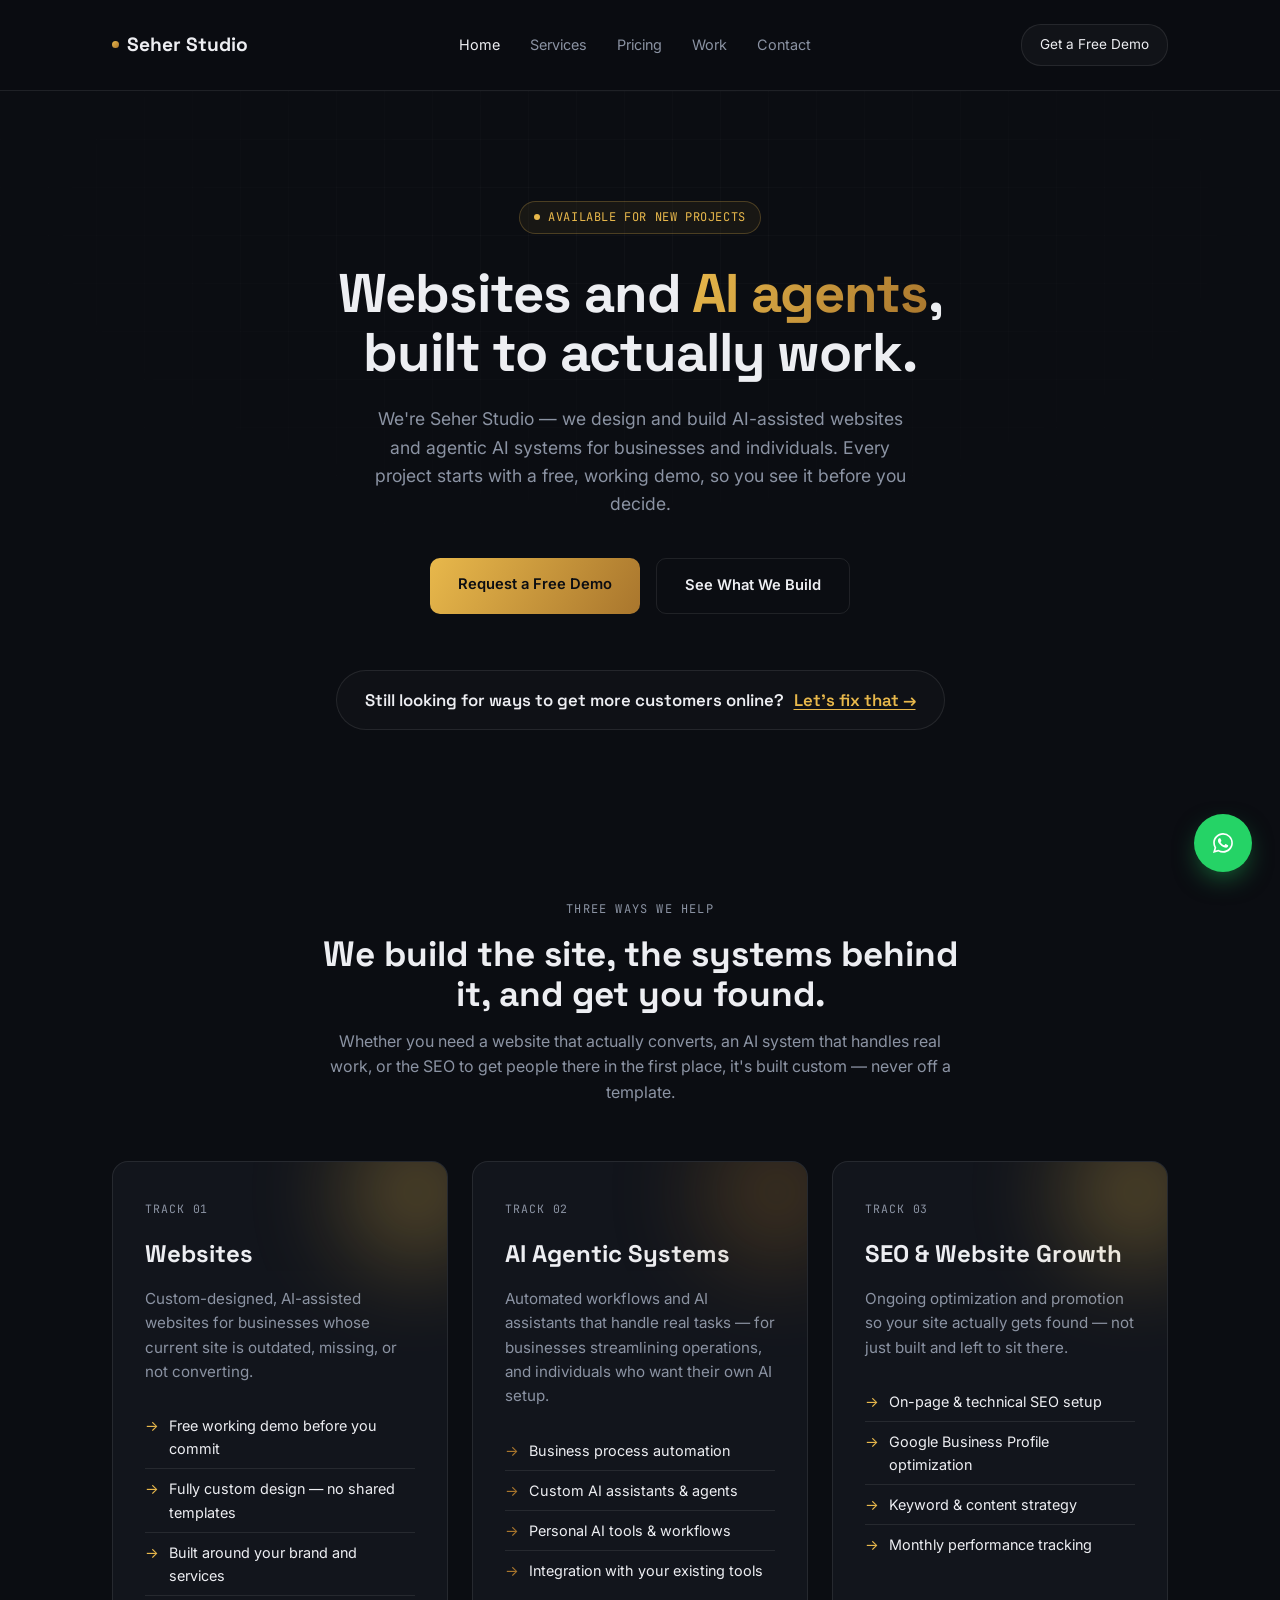
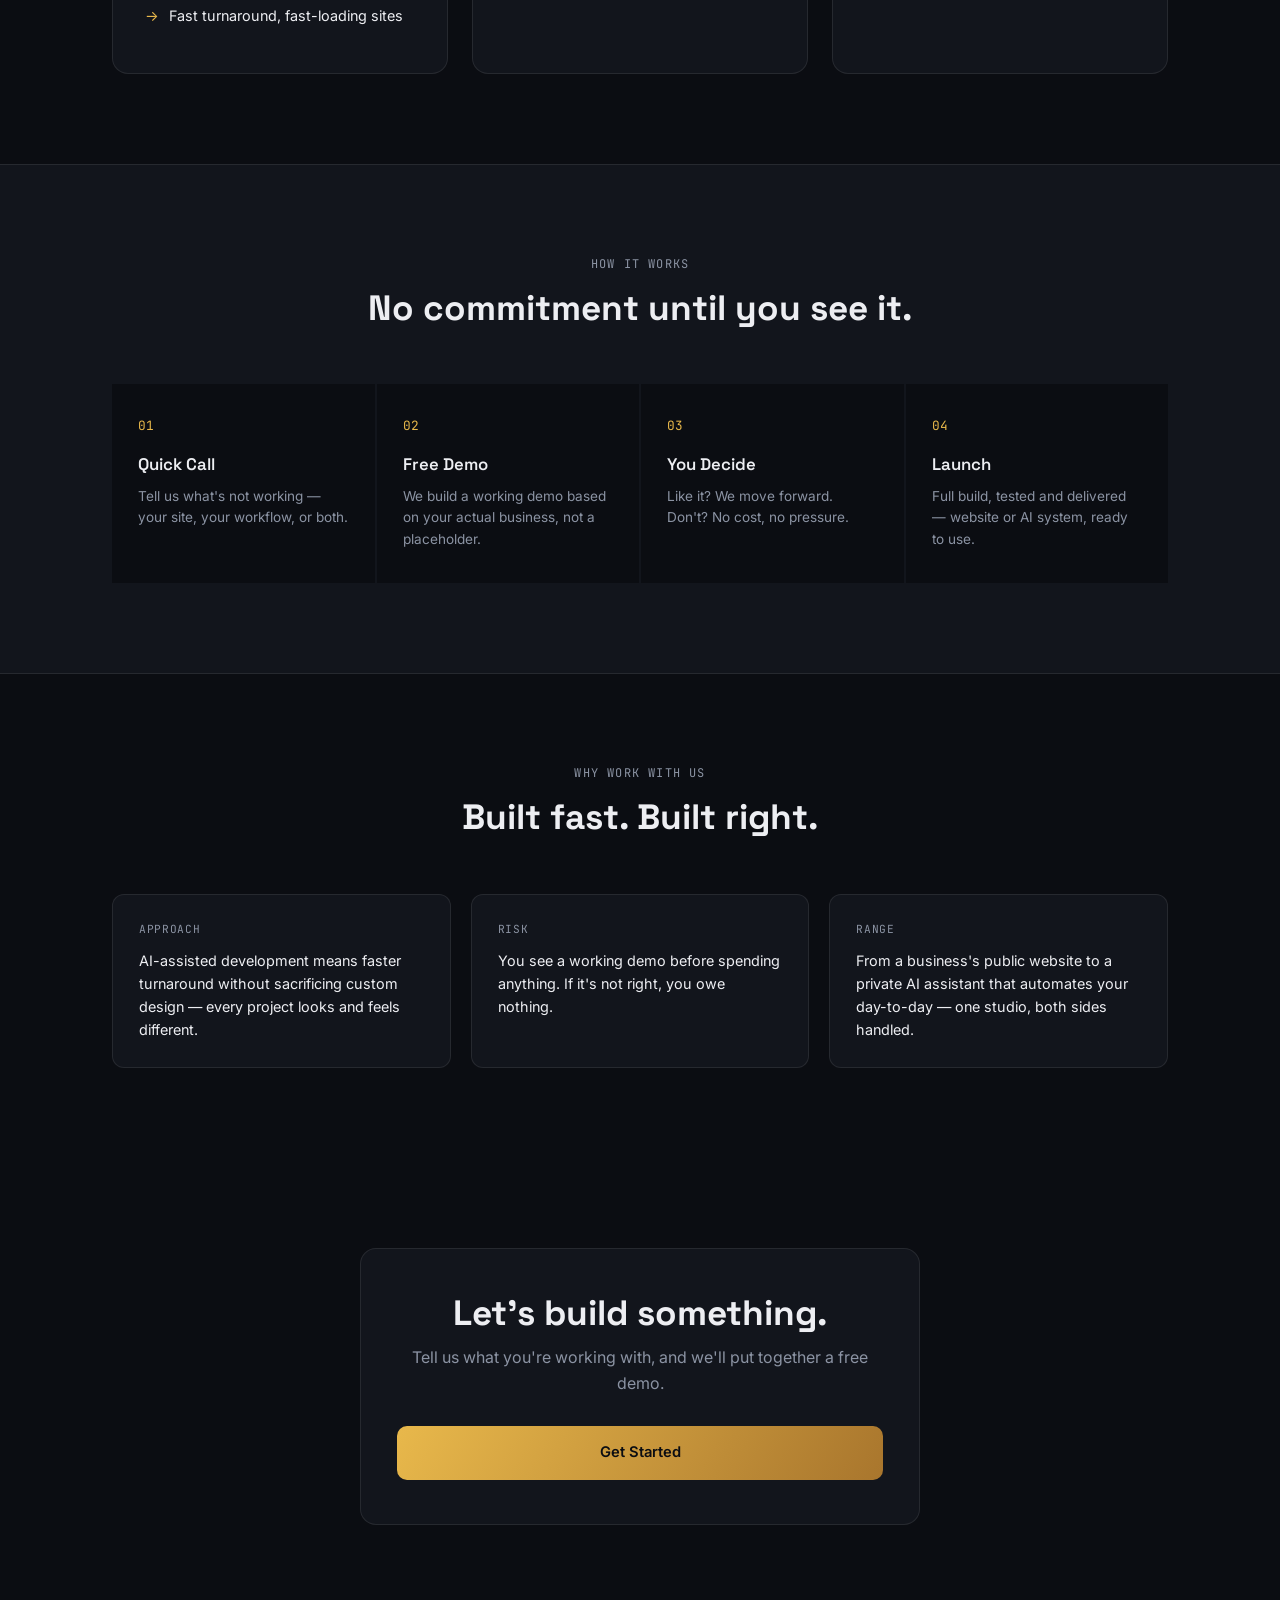
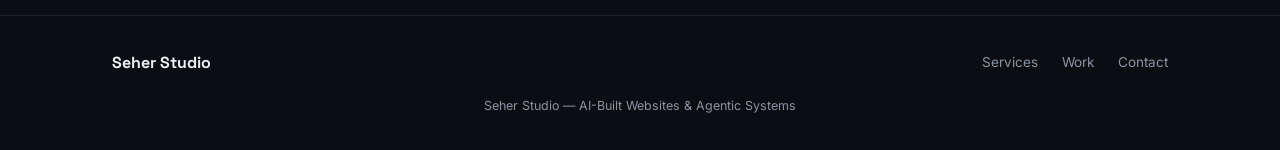
==== commit d10d7f56: "Add SEO & website growth as a third service track New Track 03 covers technical/on-page SEO, Google " ====
--- a/index.html
+++ b/index.html
@@ -62,9 +62,9 @@
 <section id="work">
   <div class="wrap">
     <div class="section-head">
-      <div class="eyebrow">Two Tracks, One Studio</div>
-      <h2>We build the site, and the systems behind it.</h2>
-      <p>Whether you need a website that actually converts, or an AI system that handles real work, it's built custom — never off a template.</p>
+      <div class="eyebrow">Three Ways We Help</div>
+      <h2>We build the site, the systems behind it, and get you found.</h2>
+      <p>Whether you need a website that actually converts, an AI system that handles real work, or the SEO to get people there in the first place, it's built custom — never off a template.</p>
     </div>
     <div class="tracks">
       <div class="track-card web reveal">
@@ -89,6 +89,18 @@
           <li>Custom AI assistants &amp; agents</li>
           <li>Personal AI tools &amp; workflows</li>
           <li>Integration with your existing tools</li>
+        </ul>
+      </div>
+      <div class="track-card seo reveal">
+        <div class="glow"></div>
+        <div class="track-tag">Track 03</div>
+        <h3>SEO &amp; Website Growth</h3>
+        <p>Ongoing optimization and promotion so your site actually gets found — not just built and left to sit there.</p>
+        <ul class="track-list">
+          <li>On-page &amp; technical SEO setup</li>
+          <li>Google Business Profile optimization</li>
+          <li>Keyword &amp; content strategy</li>
+          <li>Monthly performance tracking</li>
         </ul>
       </div>
     </div>
--- a/shared.css
+++ b/shared.css
@@ -81,7 +81,7 @@
 h2{font-family:'Space Grotesk',sans-serif;font-size:2.2rem;font-weight:700;line-height:1.15;}
 .section-head p{color:var(--dim);margin-top:14px;}
 
-.tracks{display:grid;grid-template-columns:1fr 1fr;gap:24px;}
+.tracks{display:grid;grid-template-columns:1fr 1fr 1fr;gap:24px;}
 .track-card{
   background:var(--bg2);border:1px solid var(--line);border-radius:16px;padding:38px 32px;
   position:relative;overflow:hidden;transition:.3s;
@@ -93,6 +93,7 @@
 }
 .track-card.web .glow{background:var(--gold);}
 .track-card.ai .glow{background:var(--bronze);}
+.track-card.seo .glow{background:var(--gold);}
 .track-tag{font-family:'JetBrains Mono',monospace;font-size:0.72rem;letter-spacing:0.08em;text-transform:uppercase;color:var(--dim);margin-bottom:16px;}
 .track-card h3{font-family:'Space Grotesk',sans-serif;font-size:1.5rem;font-weight:700;margin-bottom:14px;}
 .track-card p{color:var(--dim);font-size:0.95rem;margin-bottom:22px;}
@@ -153,7 +154,7 @@
 .port-tag{display:inline-block;margin-top:14px;font-family:'JetBrains Mono',monospace;font-size:0.7rem;color:var(--gold);letter-spacing:0.05em;text-transform:uppercase;}
 
 /* pricing */
-.pricing-grid{display:grid;grid-template-columns:repeat(3,1fr);gap:24px;}
+.pricing-grid{display:grid;grid-template-columns:repeat(auto-fit,minmax(250px,1fr));gap:24px;}
 .price-card{background:var(--bg2);border:1px solid var(--line);border-radius:16px;padding:34px 28px;display:flex;flex-direction:column;transition:.3s;}
 .price-card:hover{border-color:rgba(255,255,255,0.18);transform:translateY(-3px);}
 .price-card.featured{border-color:var(--gold);}
@@ -195,6 +196,10 @@
 footer .foot-links a:hover{color:var(--ink);}
 footer .foot-copy{font-size:0.78rem;color:var(--dim);text-align:center;padding-top:20px;}
 
+@media(max-width:1000px){
+  .tracks{grid-template-columns:1fr 1fr;}
+}
+
 @media(max-width:860px){
   .tracks{grid-template-columns:1fr;}
   .steps{grid-template-columns:1fr 1fr;}
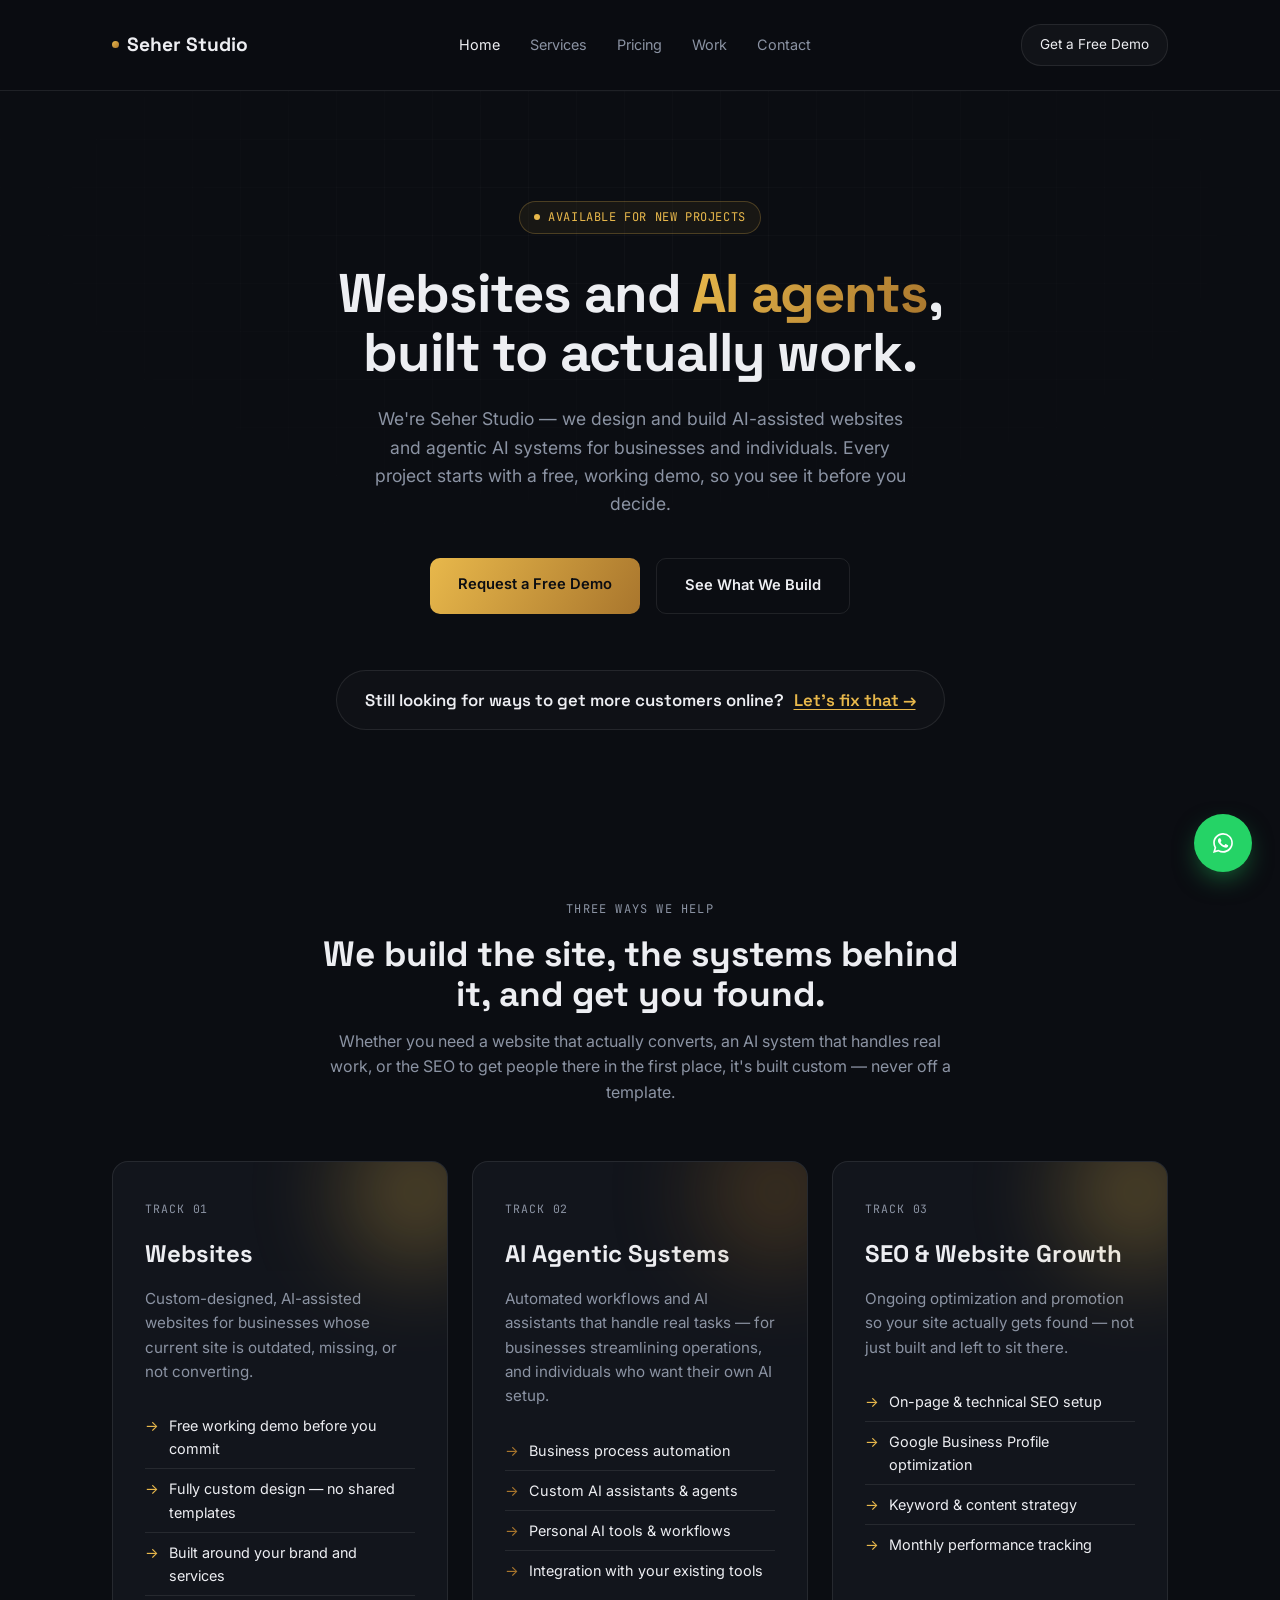
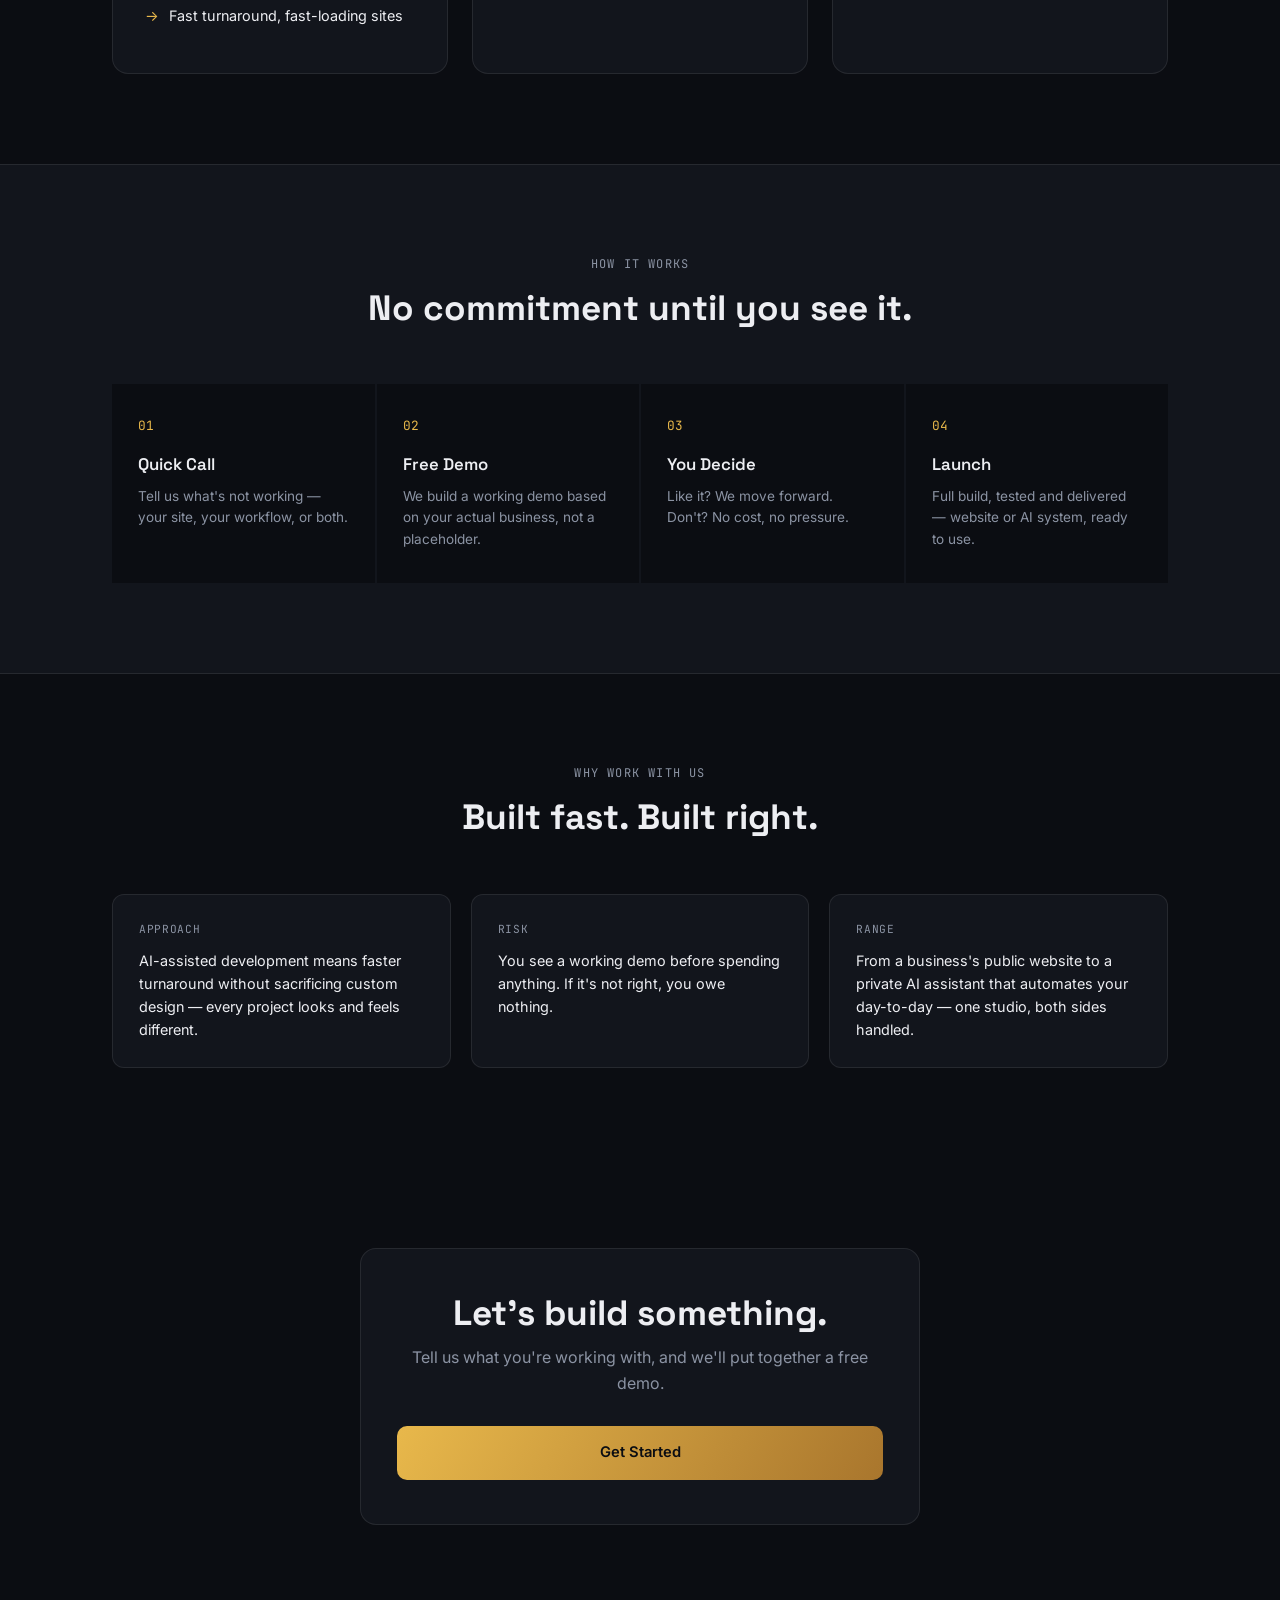
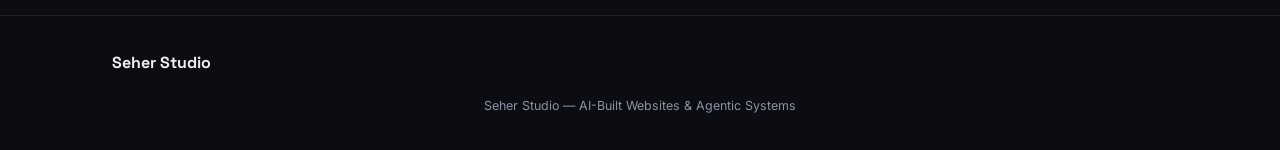
==== commit 32f97d3c: "Remove duplicate footer nav links The footer repeated Services/Work/Contact links already in the hea" ====
--- a/index.html
+++ b/index.html
@@ -151,11 +151,6 @@
 <footer>
   <div class="wrap">
     <div class="foot-brand">Seher Studio</div>
-    <div class="foot-links">
-      <a href="services.html">Services</a>
-      <a href="work.html">Work</a>
-      <a href="contact.html">Contact</a>
-    </div>
   </div>
   <div class="foot-copy">Seher Studio — AI-Built Websites &amp; Agentic Systems</div>
 </footer>
--- a/shared.css
+++ b/shared.css
@@ -154,7 +154,7 @@
 .port-tag{display:inline-block;margin-top:14px;font-family:'JetBrains Mono',monospace;font-size:0.7rem;color:var(--gold);letter-spacing:0.05em;text-transform:uppercase;}
 
 /* pricing */
-.pricing-grid{display:grid;grid-template-columns:repeat(auto-fit,minmax(250px,1fr));gap:24px;}
+.pricing-grid{display:grid;grid-template-columns:repeat(3,1fr);gap:24px;}
 .price-card{background:var(--bg2);border:1px solid var(--line);border-radius:16px;padding:34px 28px;display:flex;flex-direction:column;transition:.3s;}
 .price-card:hover{border-color:rgba(255,255,255,0.18);transform:translateY(-3px);}
 .price-card.featured{border-color:var(--gold);}
@@ -190,14 +190,13 @@
 .faq-item h4{font-family:'Space Grotesk',sans-serif;font-size:1.05rem;margin-bottom:8px;}
 .faq-item p{color:var(--dim);font-size:0.92rem;}
 
-footer{padding:34px 0;border-top:1px solid var(--line);}footer .wrap{display:flex;justify-content:space-between;align-items:center;flex-wrap:wrap;gap:16px;}
+footer{padding:34px 0;border-top:1px solid var(--line);}footer .wrap{display:flex;align-items:center;}
 footer .foot-brand{font-family:'Space Grotesk',sans-serif;font-weight:700;font-size:1rem;}
-footer .foot-links{display:flex;gap:24px;font-size:0.85rem;color:var(--dim);}
-footer .foot-links a:hover{color:var(--ink);}
 footer .foot-copy{font-size:0.78rem;color:var(--dim);text-align:center;padding-top:20px;}
 
 @media(max-width:1000px){
   .tracks{grid-template-columns:1fr 1fr;}
+  .pricing-grid{grid-template-columns:1fr 1fr;}
 }
 
 @media(max-width:860px){
@@ -205,6 +204,7 @@
   .steps{grid-template-columns:1fr 1fr;}
   .proof-grid{grid-template-columns:1fr;}
   .portfolio-grid{grid-template-columns:1fr 1fr;}
+  .pricing-grid{grid-template-columns:1fr;}
   .service-detail{grid-template-columns:1fr;gap:30px;}
   h1{font-size:2.4rem;}
 
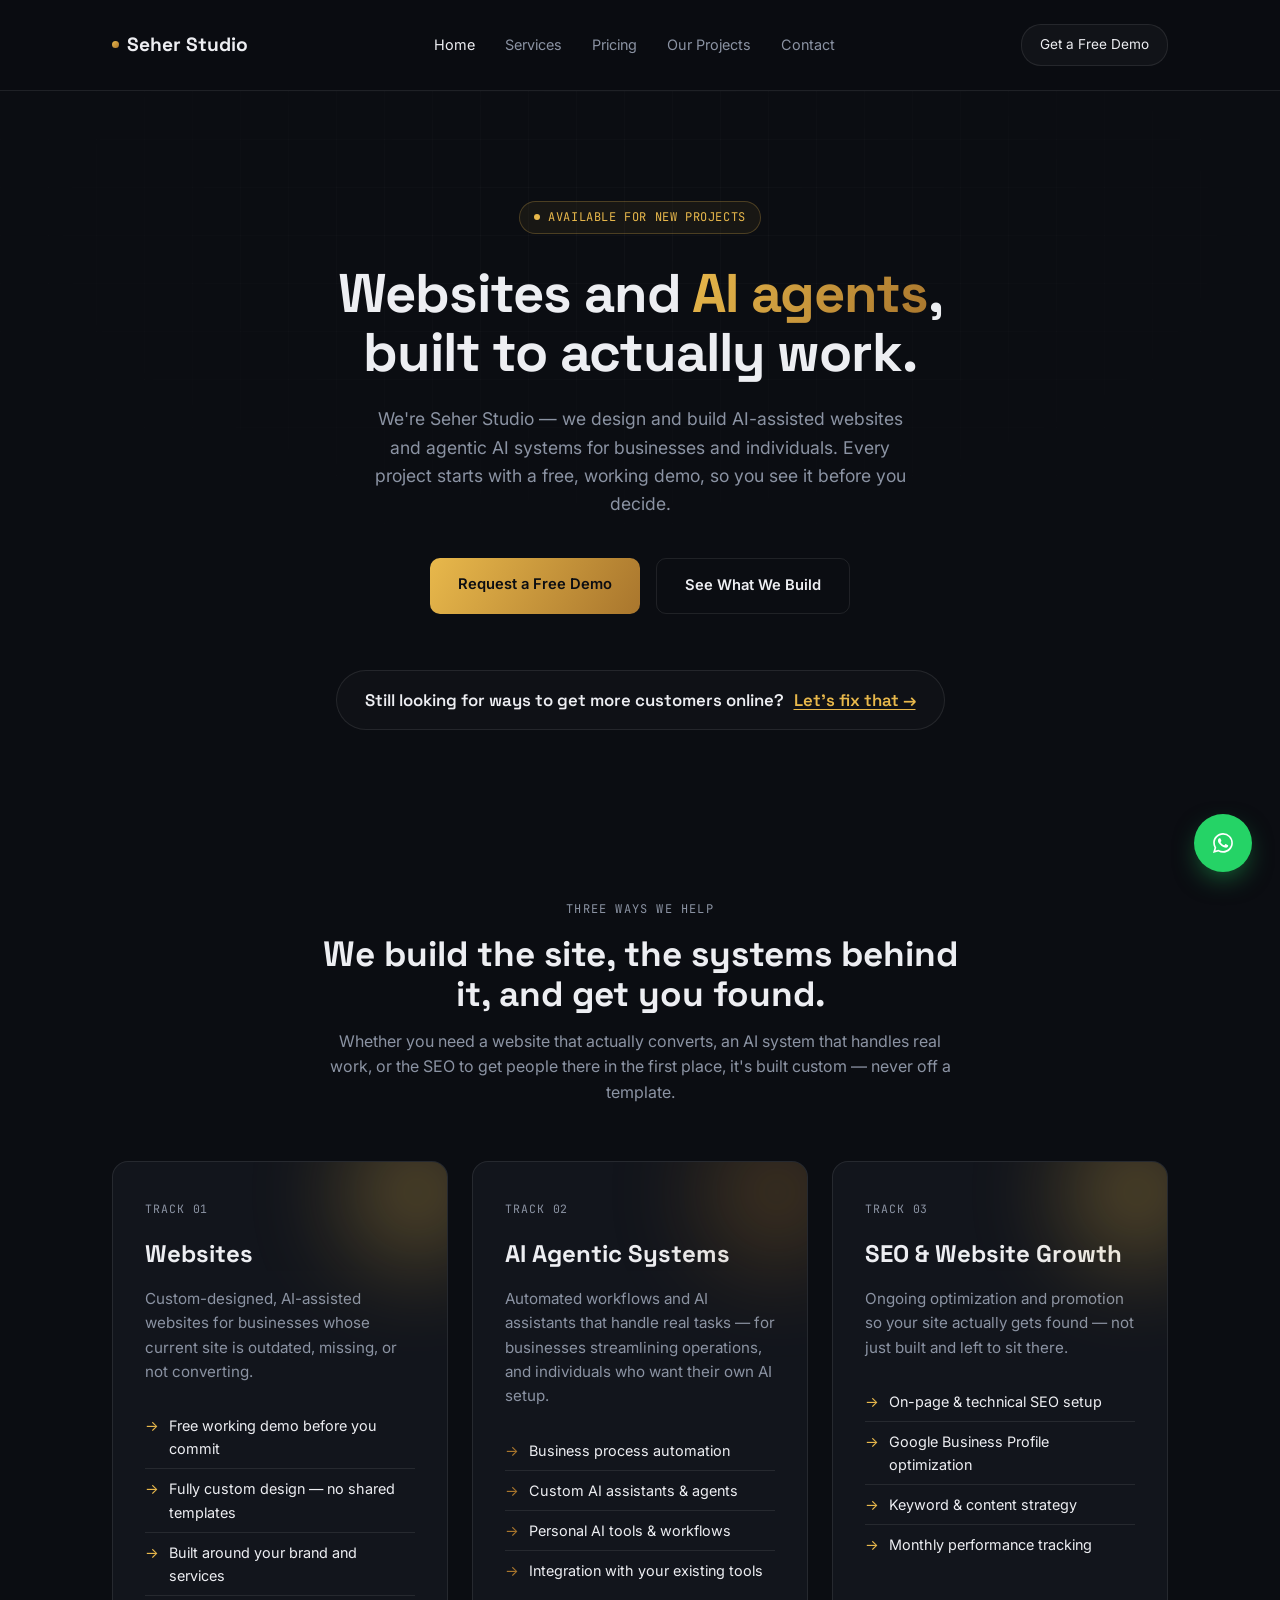
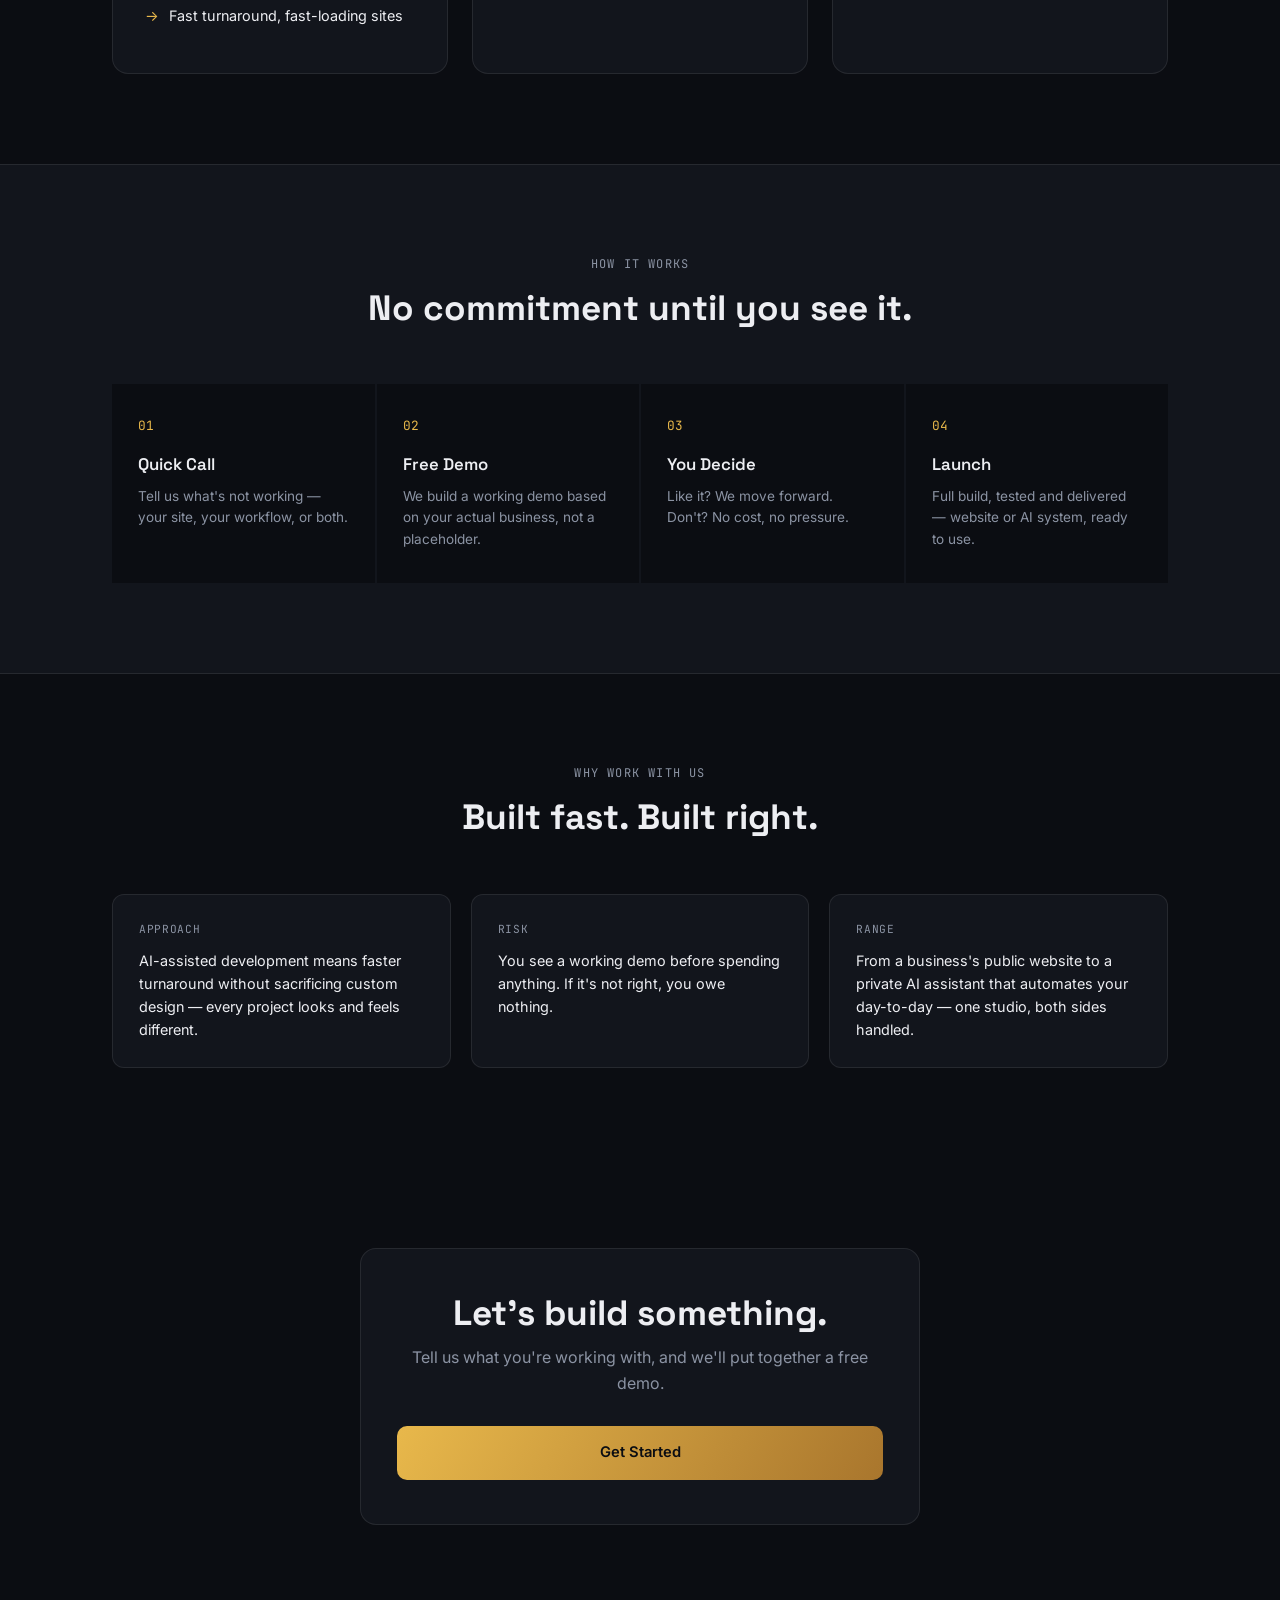
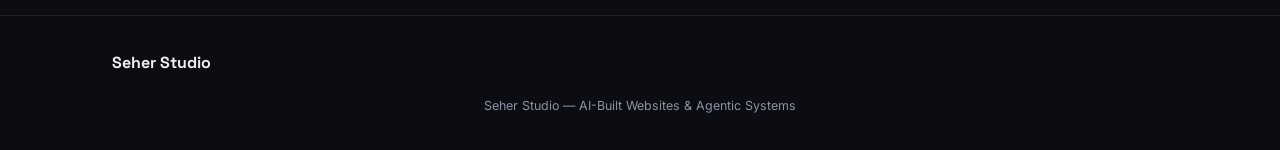
==== commit 06391128: "Rename nav label "Work" to "Our Projects" Updated the nav link text on all pages, plus work.html's o" ====
--- a/index.html
+++ b/index.html
@@ -33,7 +33,7 @@
       <a href="index.html" class="active" aria-current="page">Home</a>
       <a href="services.html">Services</a>
       <a href="services.html#pricing">Pricing</a>
-      <a href="work.html">Work</a>
+      <a href="work.html">Our Projects</a>
       <a href="contact.html">Contact</a>
     </nav>
     <a class="header-cta" href="contact.html">Get a Free Demo</a>
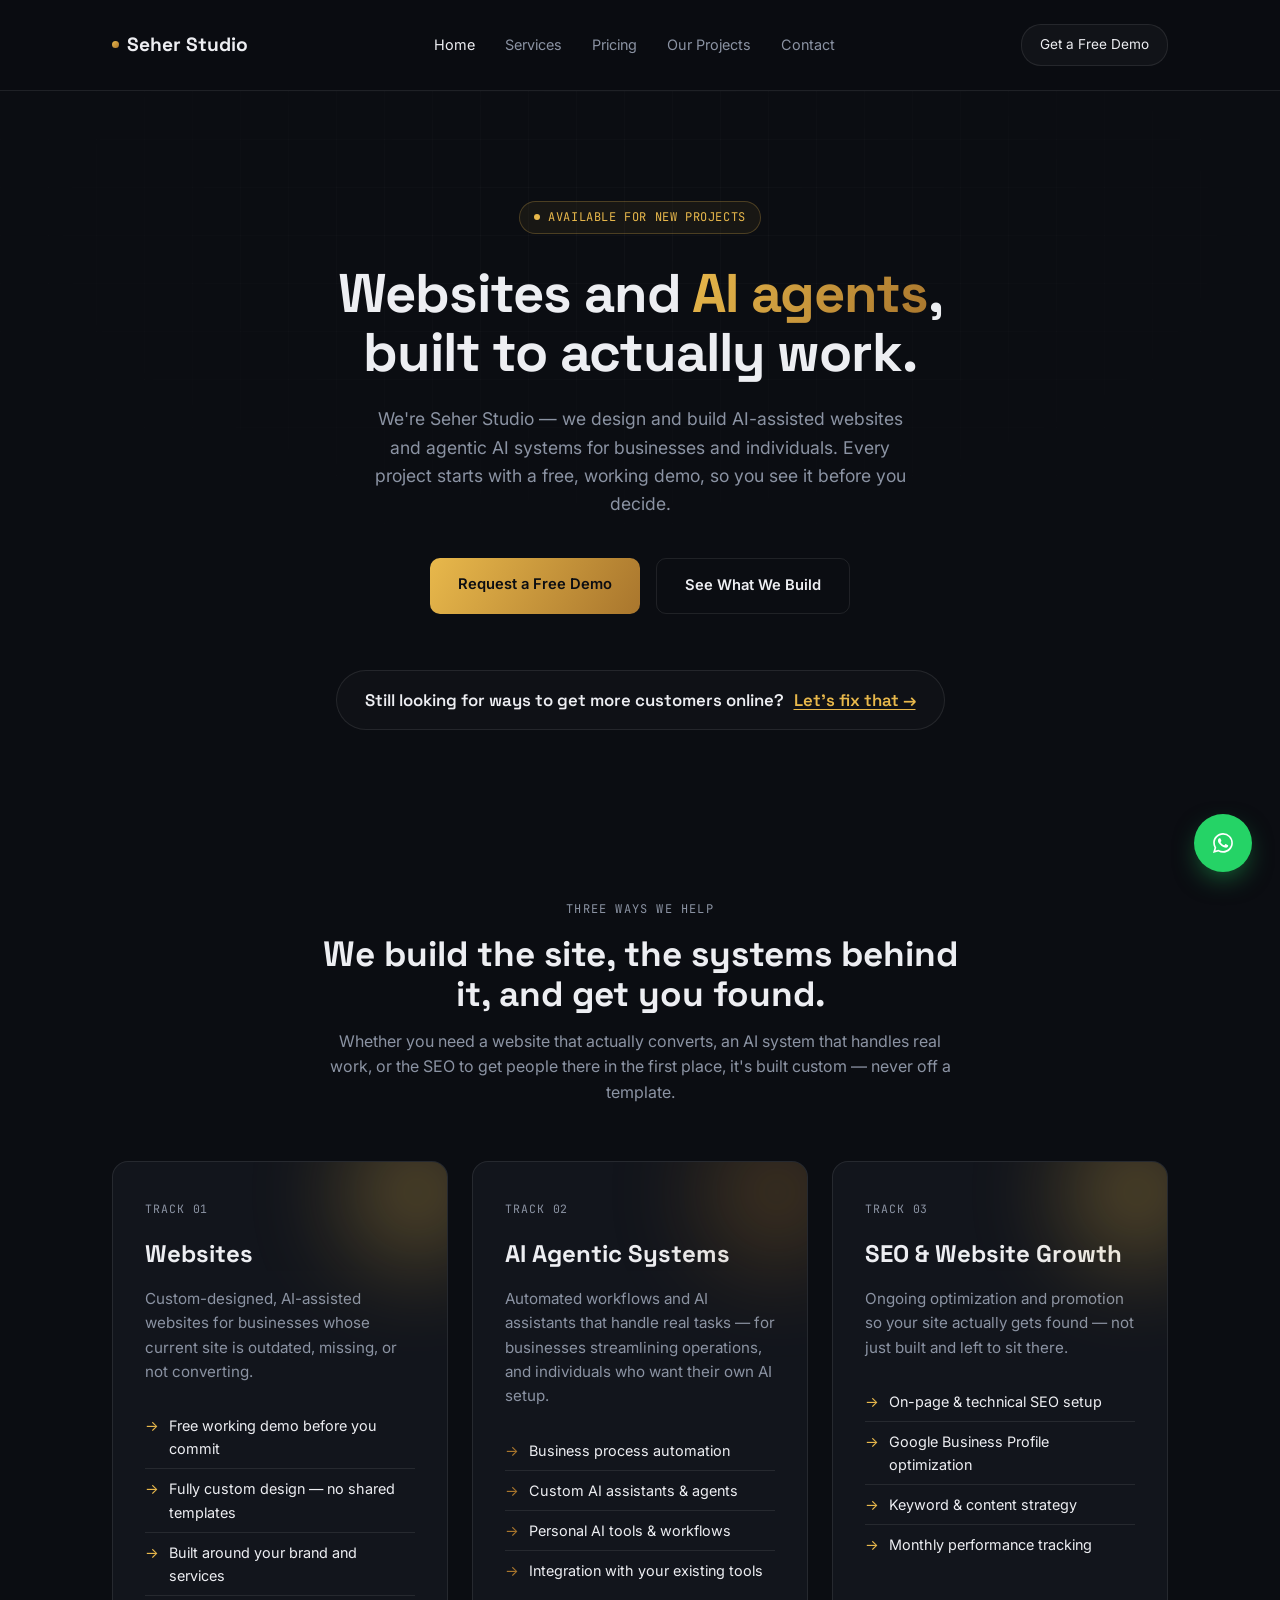
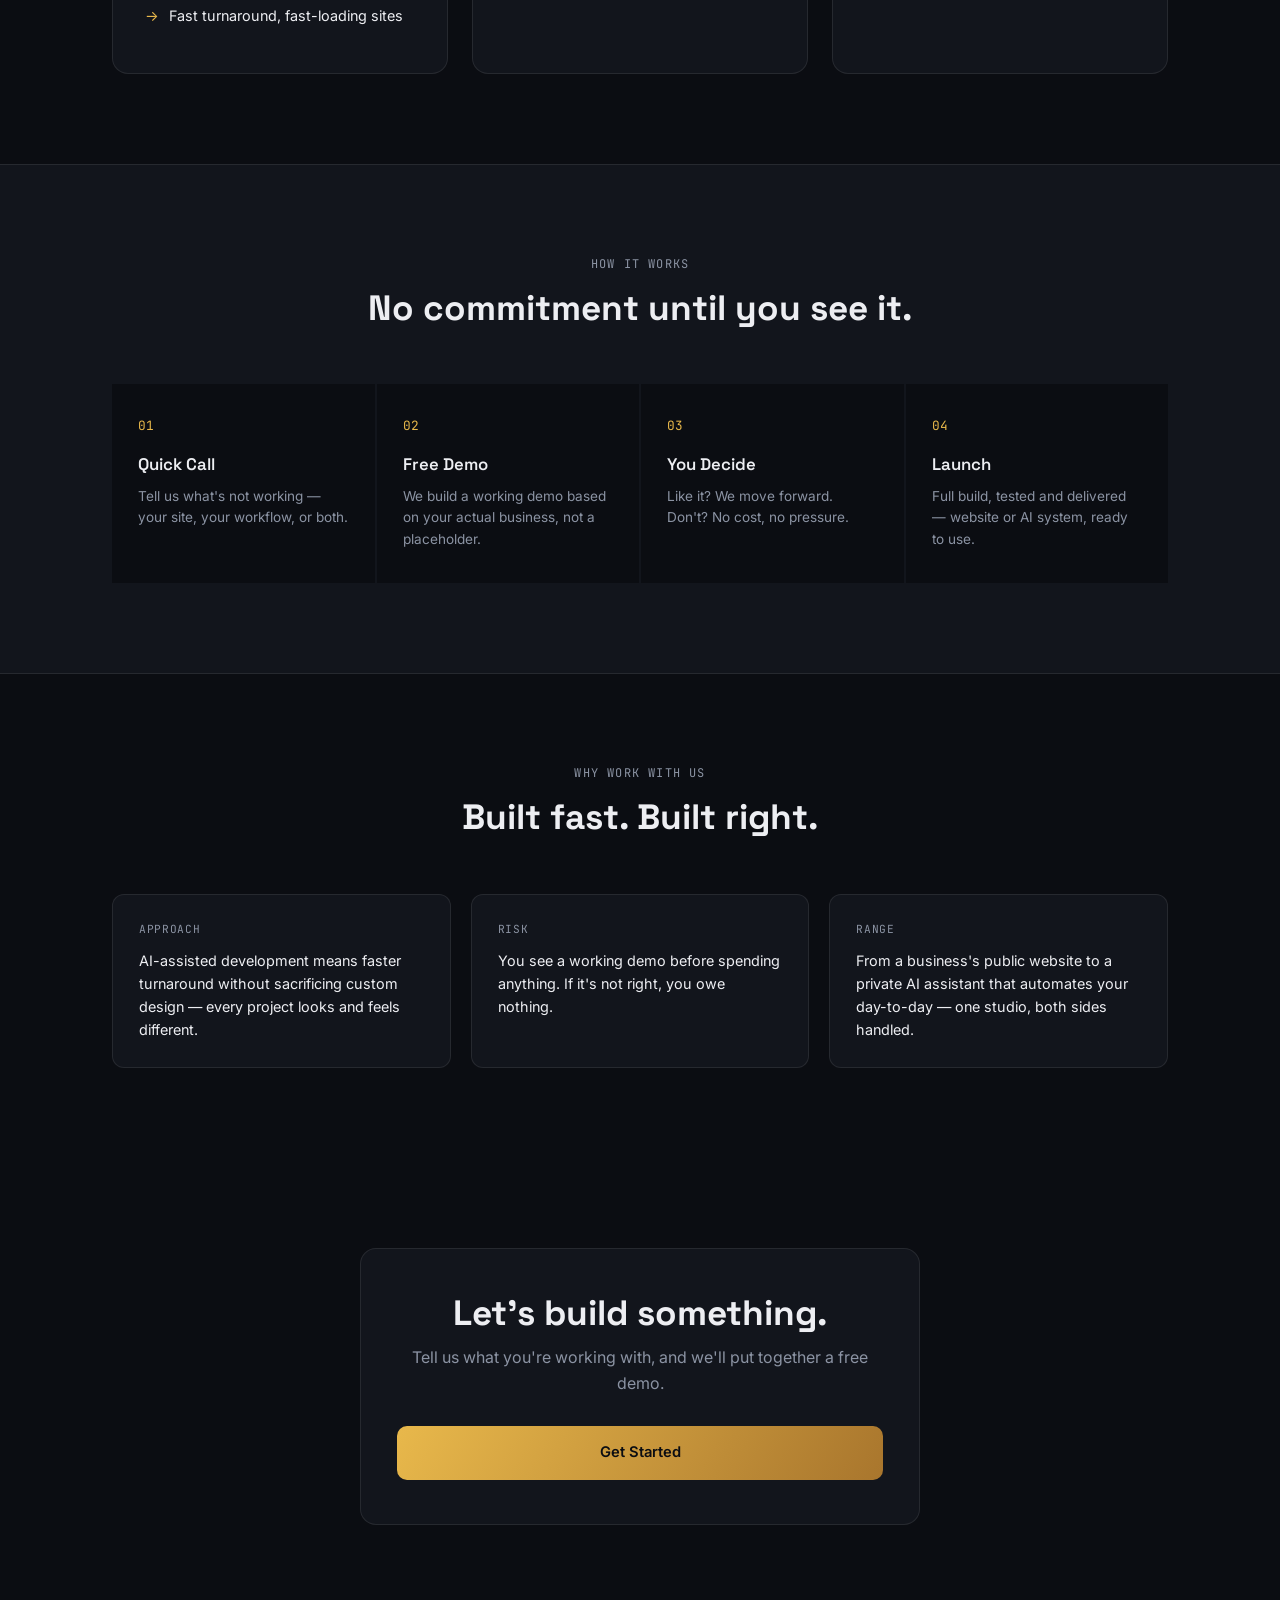
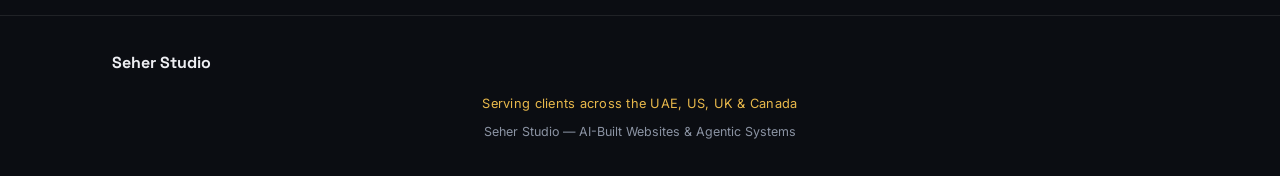
==== commit 7eb46cd0: "Add serving-region line to footer across all pages" ====
--- a/index.html
+++ b/index.html
@@ -32,7 +32,7 @@
     <nav id="primary-nav">
       <a href="index.html" class="active" aria-current="page">Home</a>
       <a href="services.html">Services</a>
-      <a href="services.html#pricing">Pricing</a>
+      <a href="pricing.html">Pricing</a>
       <a href="work.html">Our Projects</a>
       <a href="contact.html">Contact</a>
     </nav>
@@ -152,6 +152,7 @@
   <div class="wrap">
     <div class="foot-brand">Seher Studio</div>
   </div>
+  <div class="foot-region">Serving clients across the UAE, US, UK &amp; Canada</div>
   <div class="foot-copy">Seher Studio — AI-Built Websites &amp; Agentic Systems</div>
 </footer>
 
--- a/shared.css
+++ b/shared.css
@@ -192,7 +192,8 @@
 
 footer{padding:34px 0;border-top:1px solid var(--line);}footer .wrap{display:flex;align-items:center;}
 footer .foot-brand{font-family:'Space Grotesk',sans-serif;font-weight:700;font-size:1rem;}
-footer .foot-copy{font-size:0.78rem;color:var(--dim);text-align:center;padding-top:20px;}
+footer .foot-region{font-size:0.8rem;color:var(--gold);text-align:center;padding-top:18px;letter-spacing:0.02em;}
+footer .foot-copy{font-size:0.78rem;color:var(--dim);text-align:center;padding-top:8px;}
 
 @media(max-width:1000px){
   .tracks{grid-template-columns:1fr 1fr;}
@@ -211,14 +212,15 @@
   .nav-toggle{display:flex;}
   nav{
     position:absolute;top:100%;left:0;right:0;
-    flex-direction:row;flex-wrap:wrap;
-    justify-content:center;align-items:center;
-    row-gap:4px;column-gap:22px;
+    flex-direction:column;
+    align-items:stretch;
+    gap:0;
     background:var(--bg2);border-bottom:1px solid var(--line);
     max-height:0;overflow:hidden;transition:max-height .3s ease;
   }
-  nav.open{max-height:200px;padding:18px 24px;}
-  nav a{padding:6px 0;}
+  nav.open{max-height:320px;padding:6px 24px;}
+  nav a{padding:13px 0;border-bottom:1px solid var(--line);text-align:left;}
+  nav a:last-child{border-bottom:none;}
 }
 
 /* scroll-reveal */
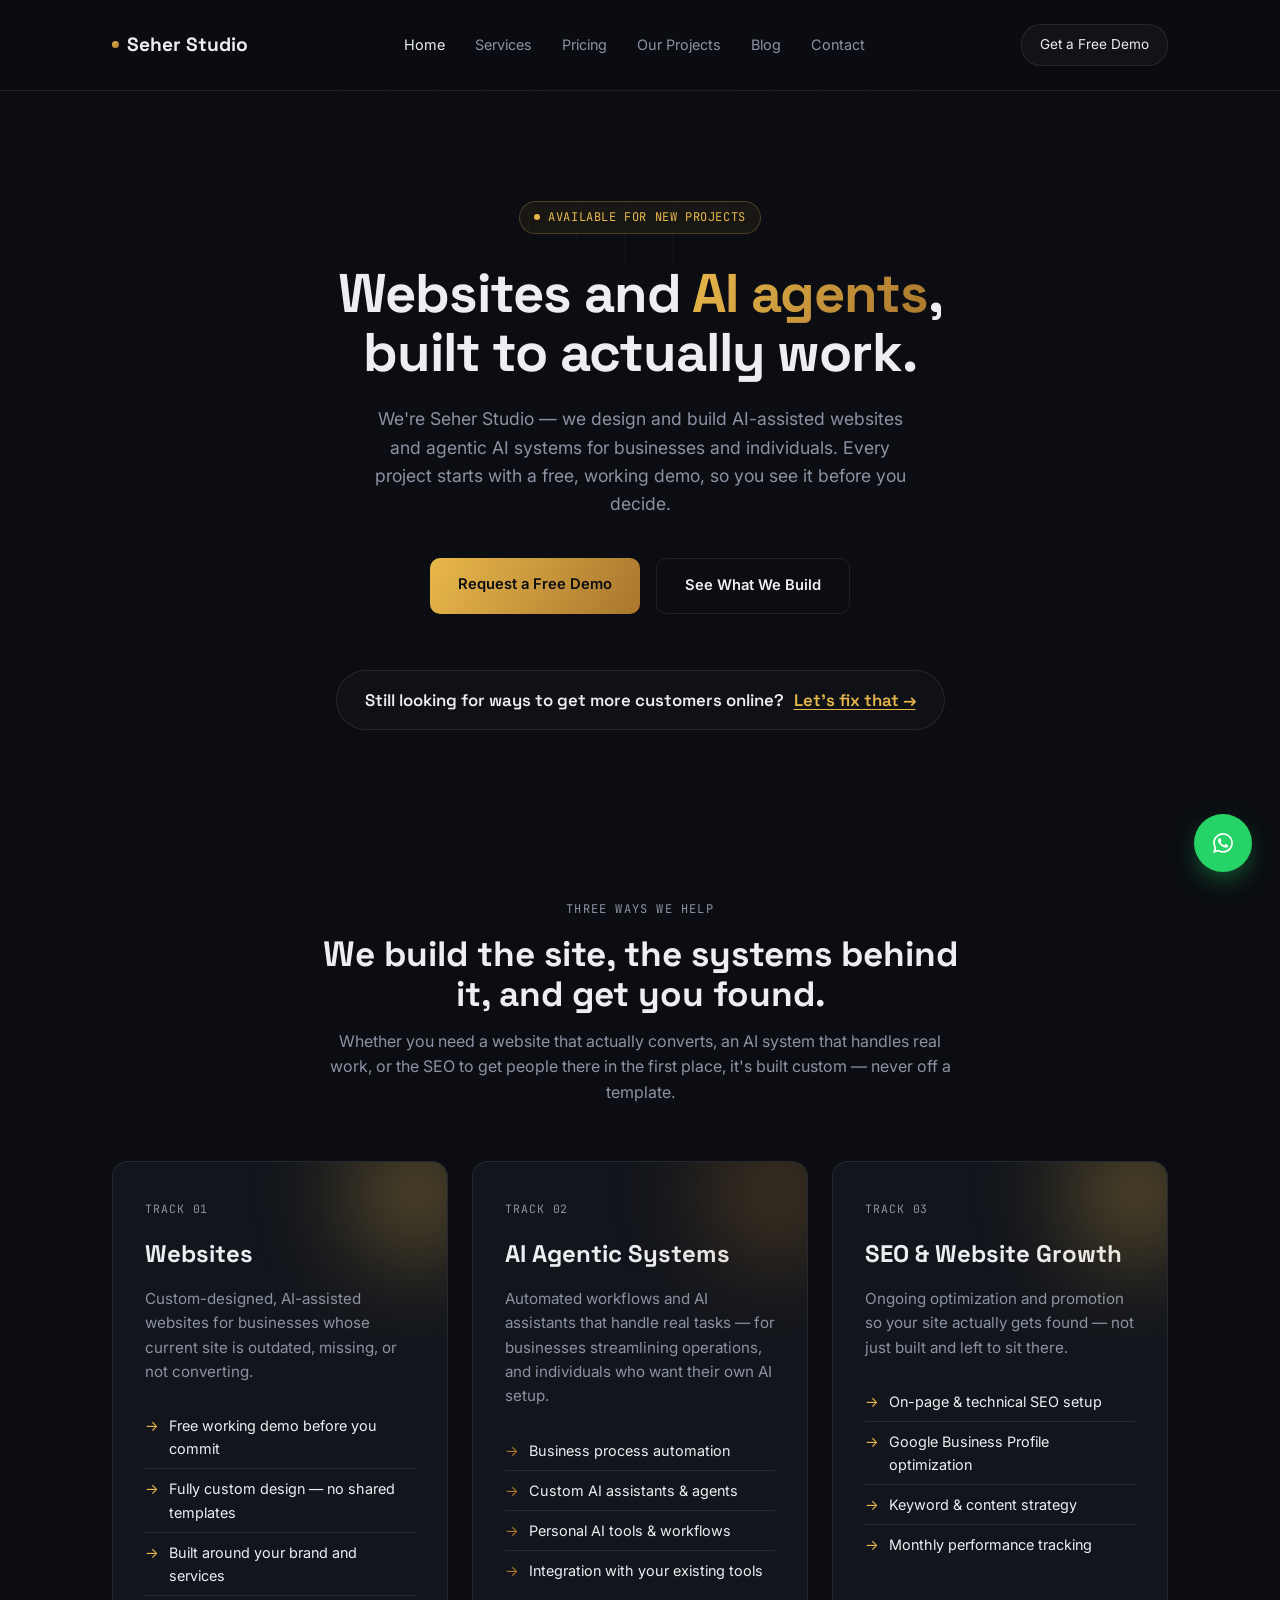
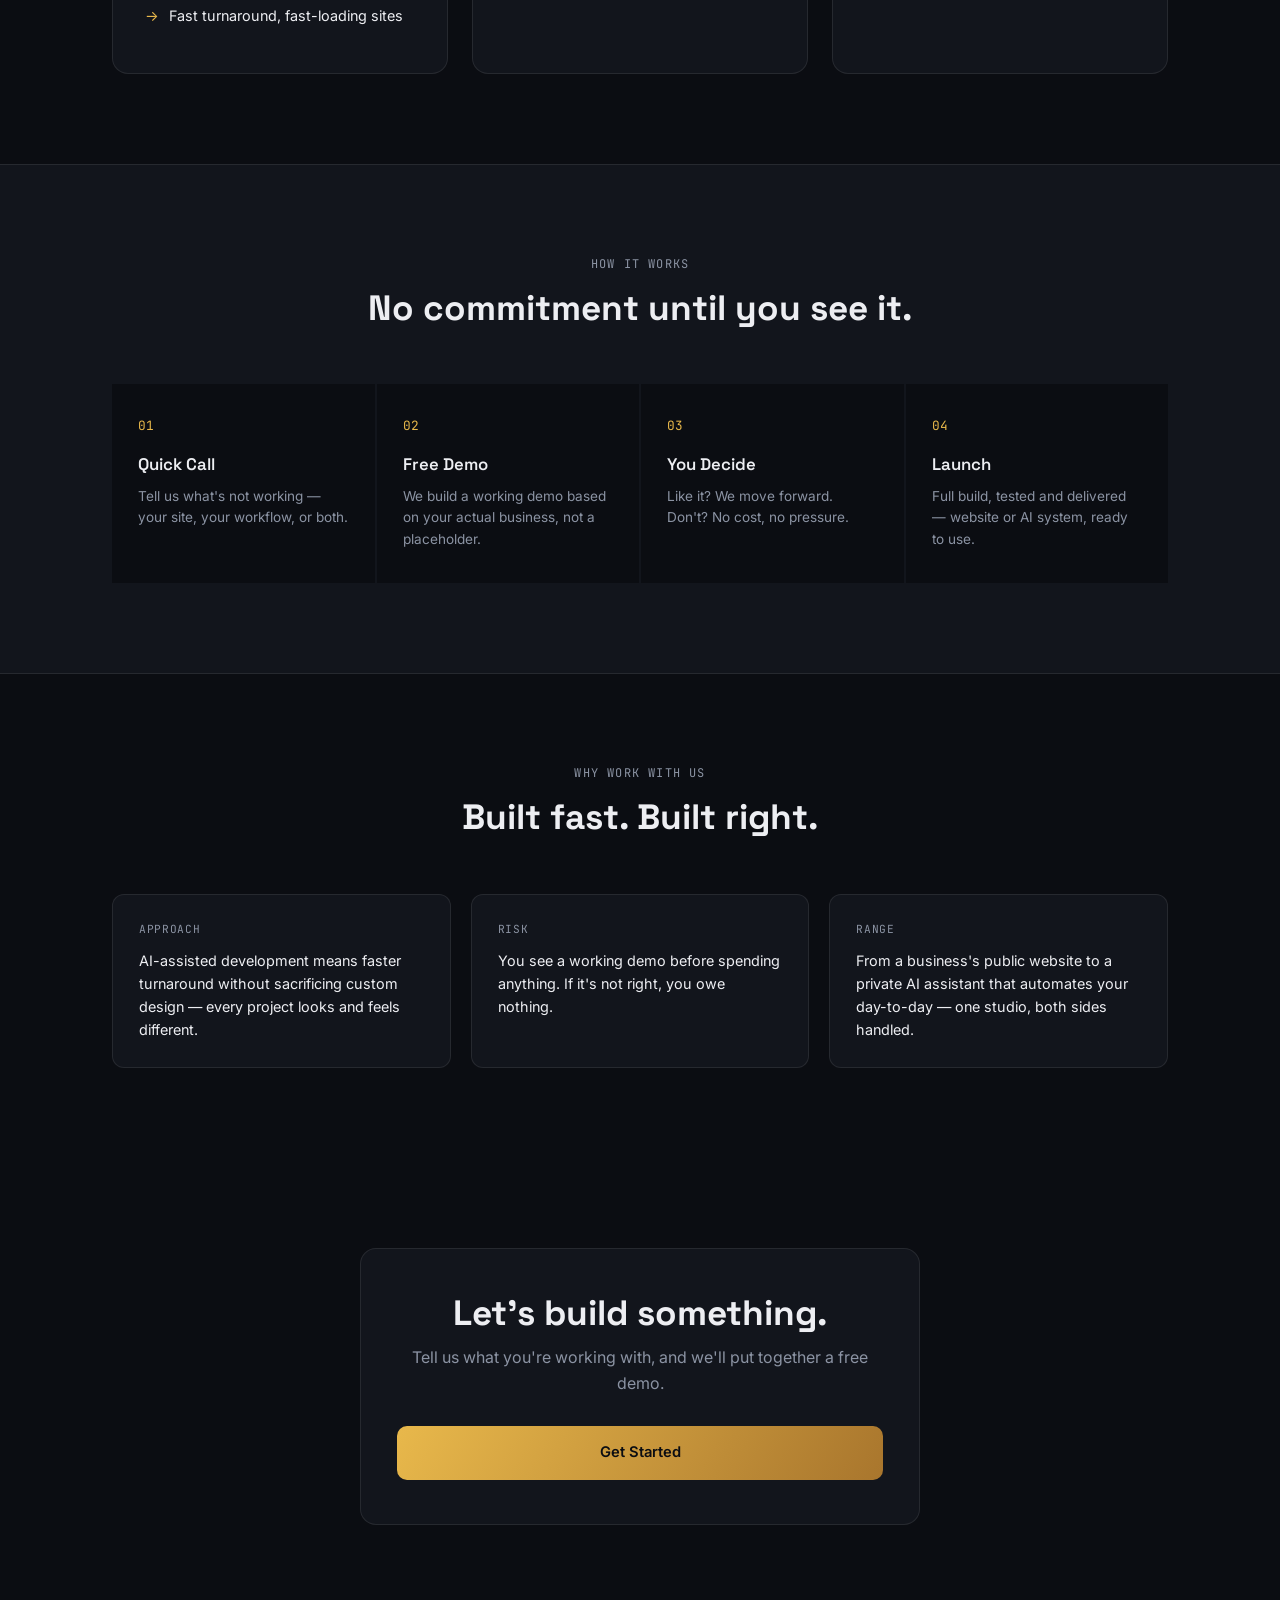
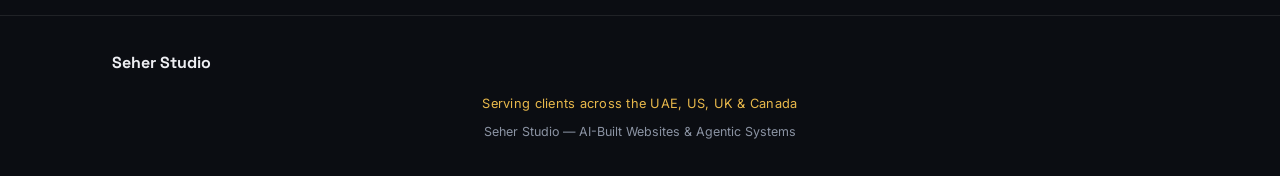
==== commit 80b3f8d7: "Add blog article on AI websites and agentic systems Publish the first blog post at /blog/ai-website-" ====
--- a/index.html
+++ b/index.html
@@ -34,6 +34,7 @@
       <a href="services.html">Services</a>
       <a href="pricing.html">Pricing</a>
       <a href="work.html">Our Projects</a>
+      <a href="blog/ai-website-design-agentic-ai-systems.html">Blog</a>
       <a href="contact.html">Contact</a>
     </nav>
     <a class="header-cta" href="contact.html">Get a Free Demo</a>
--- a/shared.css
+++ b/shared.css
@@ -169,6 +169,10 @@
 .price-card li::before{content:'✓';color:var(--gold);}
 .price-card.featured li::before{color:var(--bronze);}
 .pricing-note{text-align:center;color:var(--dim);font-size:0.85rem;margin-top:34px;max-width:560px;margin-left:auto;margin-right:auto;}
+.currency-switch{display:flex;gap:10px;justify-content:center;flex-wrap:wrap;margin-bottom:36px;}
+.curr-btn{border:1px solid var(--line);background:rgba(255,255,255,0.03);color:var(--dim);padding:8px 20px;border-radius:20px;font-size:0.85rem;font-family:'Inter',sans-serif;cursor:pointer;transition:border-color .2s ease,color .2s ease,background .2s ease;}
+.curr-btn:hover{border-color:var(--gold);color:var(--ink);}
+.curr-btn.active{background:var(--gold);border-color:var(--gold);color:#0B0D12;font-weight:600;}
 @media(max-width:860px){.pricing-grid{grid-template-columns:1fr;}}
 
 /* services page specific */
